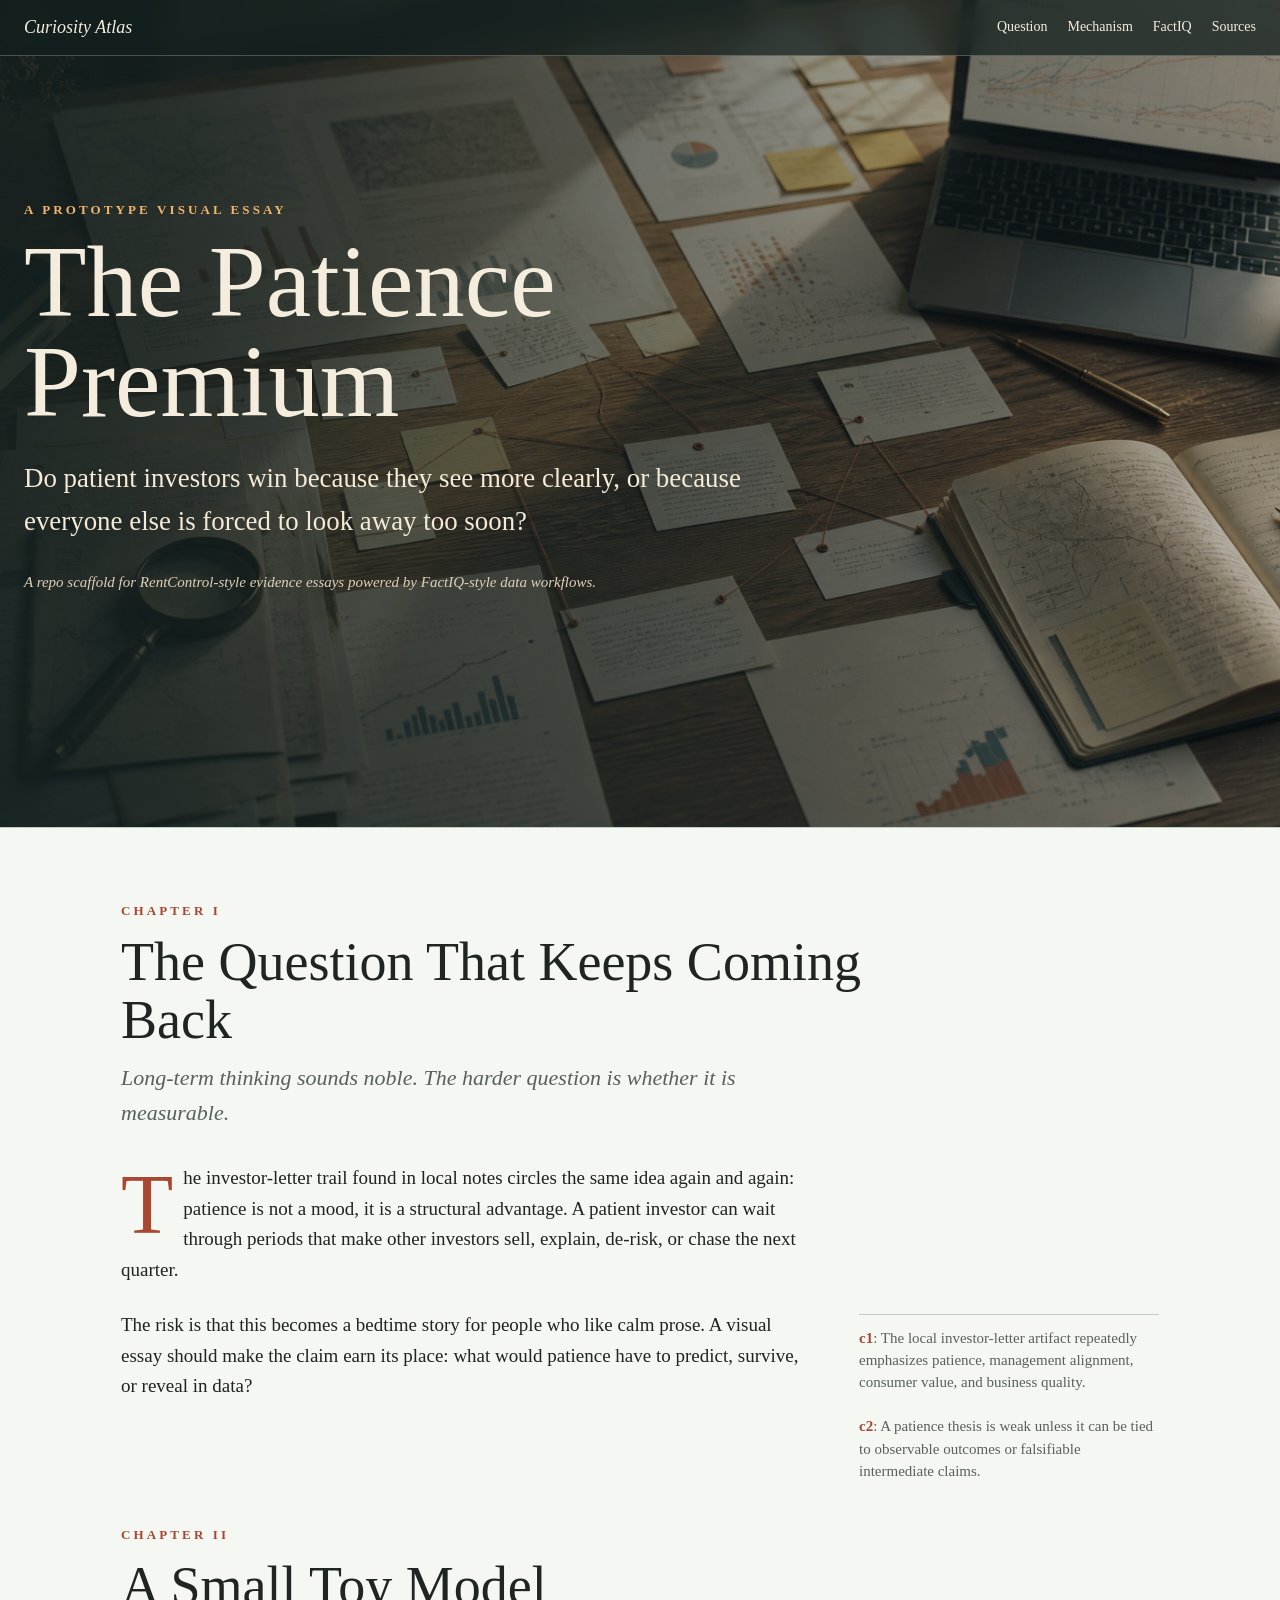
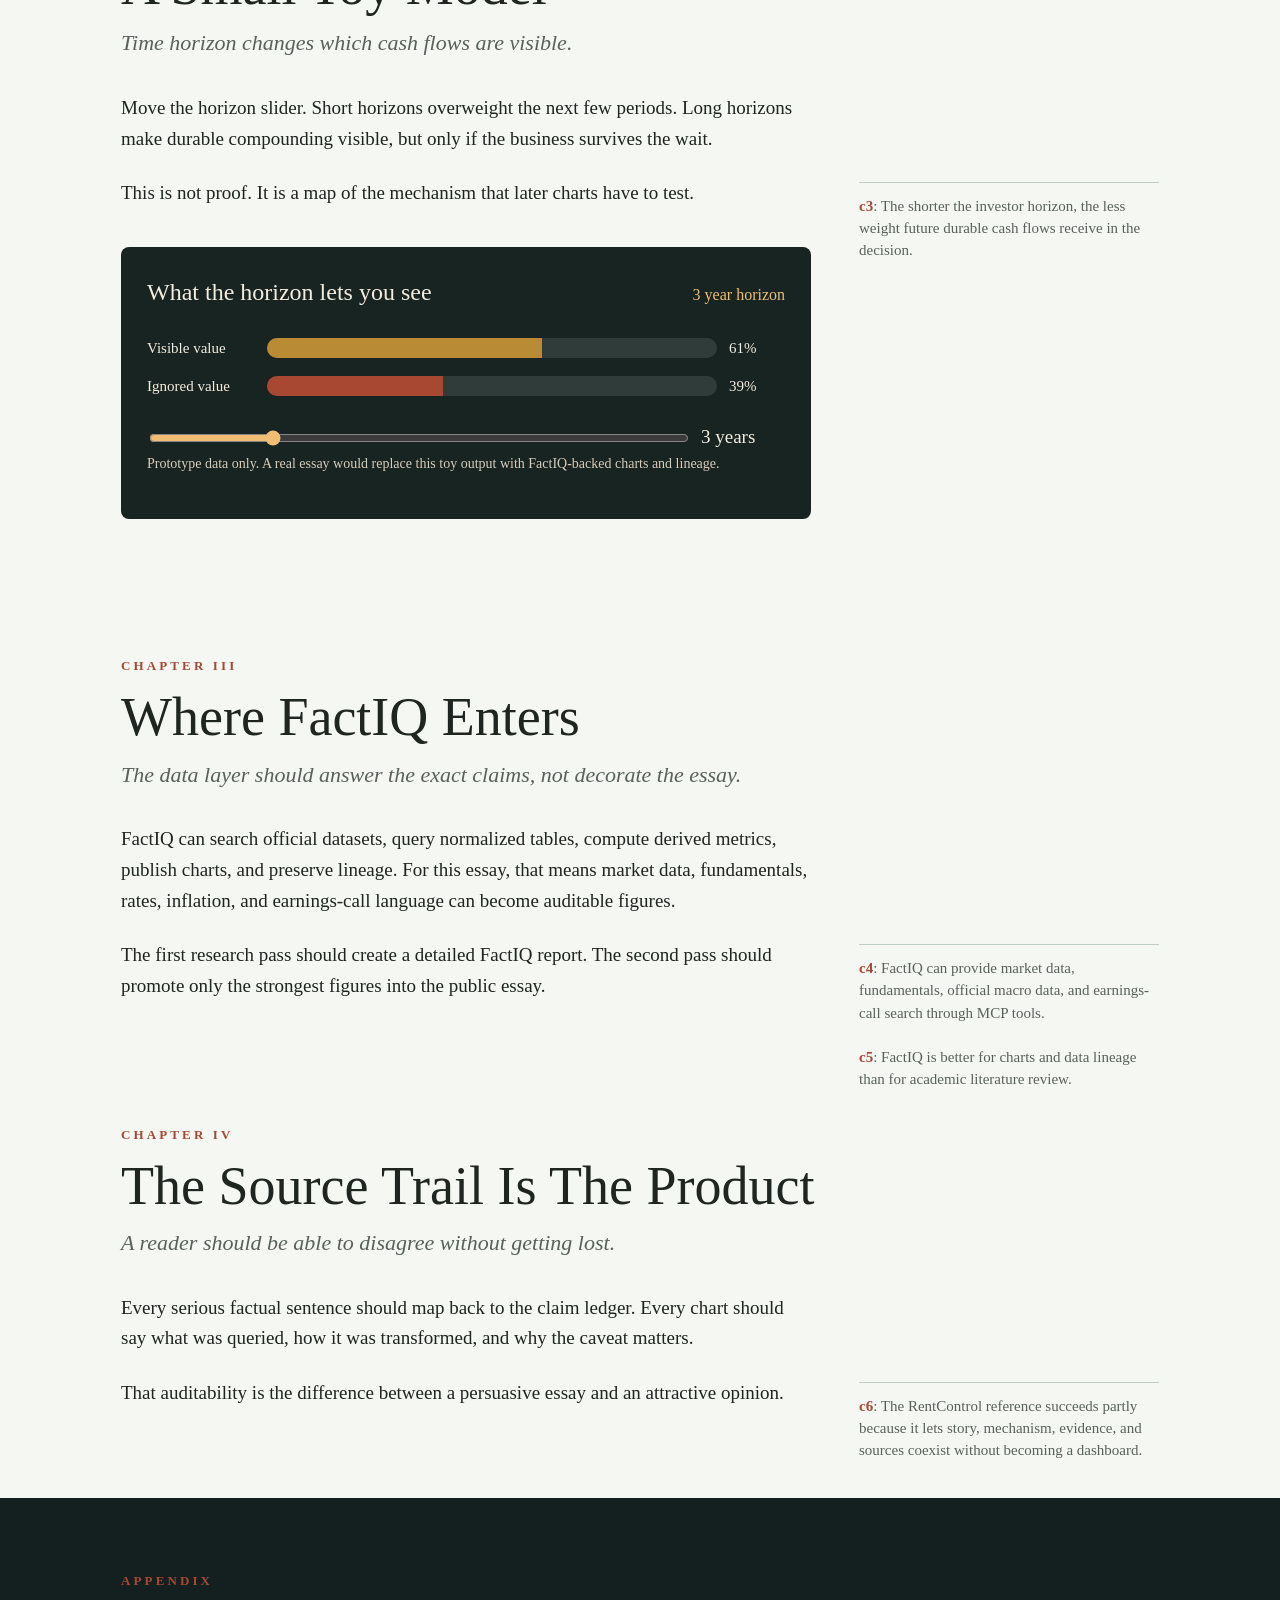
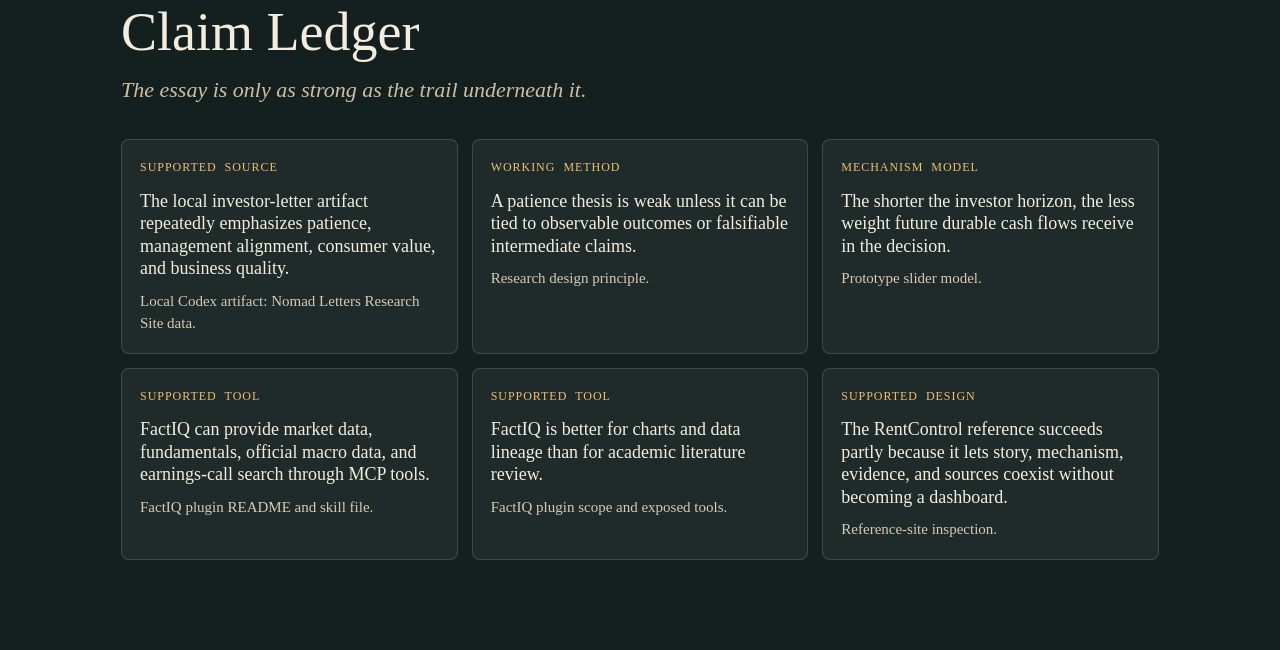
==== site/index.html @ d213a3f3 "Initial curiosity evidence atlas scaffold" ====
<!doctype html>
<html lang="en">
<head>
  <meta charset="utf-8">
  <meta name="viewport" content="width=device-width, initial-scale=1">
  <title>Curiosity Evidence Atlas</title>
  <meta name="description" content="A prototype for turning curiosities into audited visual evidence essays.">
  <link rel="stylesheet" href="styles.css">
</head>
<body>
  <div id="progress"></div>
  <nav class="site-nav" aria-label="Sections">
    <a class="wordmark" href="#top">Curiosity Atlas</a>
    <div class="nav-links">
      <a href="#curiosity">Question</a>
      <a href="#mechanism">Mechanism</a>
      <a href="#data">FactIQ</a>
      <a href="#source-trail">Sources</a>
    </div>
  </nav>

  <header class="hero" id="top">
    <img class="hero-image" src="assets/hero-research-desk.png" alt="A research desk with charts, notes, and source pages.">
    <div class="hero-scrim"></div>
    <div class="hero-copy">
      <p id="kicker" class="kicker">A prototype visual essay</p>
      <h1 id="title">The Patience Premium</h1>
      <p id="subtitle" class="dek">Loading...</p>
      <p class="byline">A repo scaffold for RentControl-style evidence essays powered by FactIQ-style data workflows.</p>
    </div>
  </header>

  <main id="essay" class="article"></main>

  <section class="source-panel" id="sources">
    <div class="section-inner">
      <p class="chapter-no">Appendix</p>
      <h2>Claim Ledger</h2>
      <p class="subhead">The essay is only as strong as the trail underneath it.</p>
      <div id="claims" class="claims-grid"></div>
    </div>
  </section>

  <script id="essay-data" type="application/json">
{
  "title": "The Patience Premium",
  "kicker": "A prototype visual essay",
  "subtitle": "Do patient investors win because they see more clearly, or because everyone else is forced to look away too soon?",
  "chapters": [
    {
      "id": "curiosity",
      "label": "I",
      "title": "The Question That Keeps Coming Back",
      "subhead": "Long-term thinking sounds noble. The harder question is whether it is measurable.",
      "body": [
        "The investor-letter trail found in local notes circles the same idea again and again: patience is not a mood, it is a structural advantage. A patient investor can wait through periods that make other investors sell, explain, de-risk, or chase the next quarter.",
        "The risk is that this becomes a bedtime story for people who like calm prose. A visual essay should make the claim earn its place: what would patience have to predict, survive, or reveal in data?"
      ],
      "claims": ["c1", "c2"]
    },
    {
      "id": "mechanism",
      "label": "II",
      "title": "A Small Toy Model",
      "subhead": "Time horizon changes which cash flows are visible.",
      "body": [
        "Move the horizon slider. Short horizons overweight the next few periods. Long horizons make durable compounding visible, but only if the business survives the wait.",
        "This is not proof. It is a map of the mechanism that later charts have to test."
      ],
      "claims": ["c3"]
    },
    {
      "id": "data",
      "label": "III",
      "title": "Where FactIQ Enters",
      "subhead": "The data layer should answer the exact claims, not decorate the essay.",
      "body": [
        "FactIQ can search official datasets, query normalized tables, compute derived metrics, publish charts, and preserve lineage. For this essay, that means market data, fundamentals, rates, inflation, and earnings-call language can become auditable figures.",
        "The first research pass should create a detailed FactIQ report. The second pass should promote only the strongest figures into the public essay."
      ],
      "claims": ["c4", "c5"]
    },
    {
      "id": "source-trail",
      "label": "IV",
      "title": "The Source Trail Is The Product",
      "subhead": "A reader should be able to disagree without getting lost.",
      "body": [
        "Every serious factual sentence should map back to the claim ledger. Every chart should say what was queried, how it was transformed, and why the caveat matters.",
        "That auditability is the difference between a persuasive essay and an attractive opinion."
      ],
      "claims": ["c6"]
    }
  ],
  "claims": [
    {
      "id": "c1",
      "claim": "The local investor-letter artifact repeatedly emphasizes patience, management alignment, consumer value, and business quality.",
      "status": "supported",
      "type": "source",
      "evidence": "Local Codex artifact: Nomad Letters Research Site data."
    },
    {
      "id": "c2",
      "claim": "A patience thesis is weak unless it can be tied to observable outcomes or falsifiable intermediate claims.",
      "status": "working",
      "type": "method",
      "evidence": "Research design principle."
    },
    {
      "id": "c3",
      "claim": "The shorter the investor horizon, the less weight future durable cash flows receive in the decision.",
      "status": "mechanism",
      "type": "model",
      "evidence": "Prototype slider model."
    },
    {
      "id": "c4",
      "claim": "FactIQ can provide market data, fundamentals, official macro data, and earnings-call search through MCP tools.",
      "status": "supported",
      "type": "tool",
      "evidence": "FactIQ plugin README and skill file."
    },
    {
      "id": "c5",
      "claim": "FactIQ is better for charts and data lineage than for academic literature review.",
      "status": "supported",
      "type": "tool",
      "evidence": "FactIQ plugin scope and exposed tools."
    },
    {
      "id": "c6",
      "claim": "The RentControl reference succeeds partly because it lets story, mechanism, evidence, and sources coexist without becoming a dashboard.",
      "status": "supported",
      "type": "design",
      "evidence": "Reference-site inspection."
    }
  ],
  "sampleData": [
    { "horizon": 1, "visibleValue": 42, "ignoredValue": 58 },
    { "horizon": 2, "visibleValue": 51, "ignoredValue": 49 },
    { "horizon": 3, "visibleValue": 61, "ignoredValue": 39 },
    { "horizon": 5, "visibleValue": 74, "ignoredValue": 26 },
    { "horizon": 8, "visibleValue": 86, "ignoredValue": 14 },
    { "horizon": 10, "visibleValue": 91, "ignoredValue": 9 }
  ]
}
  </script>
  <script src="app.js"></script>
</body>
</html>
---- site/styles.css ----
:root {
  --paper: #f4f7f2;
  --paper-2: #e6eee6;
  --ink: #1f2521;
  --soft: #59615b;
  --line: #bdcfc0;
  --teal: #235f63;
  --rust: #a84832;
  --gold: #b98b35;
  --night: #14201f;
  --night-ink: #f4ecdc;
  --measure: 690px;
  --side: 300px;
}

* {
  box-sizing: border-box;
}

html {
  scroll-behavior: smooth;
}

body {
  margin: 0;
  background: var(--paper);
  color: var(--ink);
  font-family: Georgia, "Times New Roman", serif;
  font-size: 19px;
  line-height: 1.62;
}

a {
  color: var(--teal);
}

#progress {
  position: fixed;
  inset: 0 auto auto 0;
  width: 0;
  height: 3px;
  background: var(--rust);
  z-index: 20;
}

.site-nav {
  position: fixed;
  inset: 0 0 auto;
  z-index: 15;
  display: flex;
  justify-content: space-between;
  align-items: center;
  padding: 13px 24px;
  border-bottom: 1px solid rgba(244, 236, 220, 0.24);
  background: rgba(20, 32, 31, 0.72);
  color: var(--night-ink);
  backdrop-filter: blur(12px);
}

.wordmark,
.nav-links a {
  color: var(--night-ink);
  text-decoration: none;
}

.wordmark {
  font-style: italic;
  font-size: 18px;
}

.nav-links {
  display: flex;
  gap: 20px;
  font-size: 14px;
}

.hero {
  position: relative;
  min-height: 92vh;
  overflow: hidden;
  display: flex;
  align-items: center;
  padding: 110px 24px 16vh;
  border-bottom: 1px solid var(--line);
}

.hero-image,
.hero-scrim {
  position: absolute;
  inset: 0;
}

.hero-image {
  width: 100%;
  height: 100%;
  object-fit: cover;
}

.hero-scrim {
  background:
    linear-gradient(90deg, rgba(20, 32, 31, 0.88) 0%, rgba(20, 32, 31, 0.58) 42%, rgba(20, 32, 31, 0.08) 100%),
    linear-gradient(0deg, rgba(20, 32, 31, 0.22), rgba(20, 32, 31, 0.08));
}

.hero-copy {
  position: relative;
  z-index: 2;
  max-width: 860px;
  color: var(--night-ink);
}

.kicker,
.chapter-no {
  margin: 0 0 12px;
  text-transform: uppercase;
  letter-spacing: 0.24em;
  color: var(--rust);
  font-size: 13px;
  font-weight: 700;
}

.hero .kicker {
  color: #f0b46d;
}

h1 {
  max-width: 850px;
  margin: 0 0 24px;
  font-size: clamp(46px, 8vw, 104px);
  line-height: 0.98;
  font-weight: 500;
  letter-spacing: 0;
}

.dek {
  max-width: 720px;
  margin: 0 0 26px;
  color: #f5ead7;
  font-size: clamp(20px, 2.1vw, 27px);
}

.byline {
  max-width: 640px;
  margin: 0;
  color: #decfb8;
  font-size: 15px;
  font-style: italic;
}

.article,
.section-inner {
  max-width: calc(var(--measure) + var(--side) + 96px);
  margin: 0 auto;
  padding: 0 24px;
}

.chapter {
  padding: 72px 0 26px;
}

.chapter h2,
.source-panel h2 {
  max-width: 820px;
  margin: 0 0 10px;
  font-size: clamp(32px, 4.8vw, 54px);
  line-height: 1.08;
  font-weight: 500;
}

.subhead {
  max-width: var(--measure);
  margin: 0 0 32px;
  color: var(--soft);
  font-size: 22px;
  font-style: italic;
}

.chapter-body {
  max-width: var(--measure);
}

.chapter-body p {
  margin: 0 0 1.25em;
}

.dropcap::first-letter {
  float: left;
  padding: 8px 10px 0 0;
  color: var(--rust);
  font-size: 4.5em;
  line-height: 0.78;
}

.sidenote {
  margin: 18px 0;
  padding: 13px 16px;
  border-left: 3px solid var(--line);
  background: var(--paper-2);
  color: var(--soft);
  font-size: 15px;
  line-height: 1.48;
}

.sidenote b {
  color: var(--rust);
}

@media (min-width: 1120px) {
  .chapter-body {
    position: relative;
  }

  .sidenote {
    float: right;
    clear: right;
    width: var(--side);
    margin-top: 4px;
    margin-right: calc(-1 * var(--side) - 48px);
    background: transparent;
    border-left: 0;
    border-top: 1px solid var(--line);
    padding: 12px 0 0;
  }
}

.mechanism-card {
  max-width: 900px;
  margin: 38px 0;
  padding: 26px;
  background: #172422;
  color: var(--night-ink);
  border-radius: 8px;
}

.mechanism-head {
  display: flex;
  justify-content: space-between;
  gap: 20px;
  align-items: baseline;
  margin-bottom: 18px;
}

.mechanism-head h3 {
  margin: 0;
  font-size: 24px;
  font-weight: 500;
}

.metric {
  color: #f1bd72;
  font-size: 16px;
}

.bars {
  display: grid;
  gap: 14px;
  margin: 24px 0;
}

.bar-row {
  display: grid;
  grid-template-columns: 108px 1fr 56px;
  align-items: center;
  gap: 12px;
  font-size: 15px;
}

.track {
  height: 20px;
  overflow: hidden;
  border-radius: 999px;
  background: rgba(255, 255, 255, 0.11);
}

.fill {
  height: 100%;
  width: 50%;
  background: var(--gold);
  transition: width 160ms ease;
}

.fill.ignored {
  background: var(--rust);
}

.horizon-control {
  display: grid;
  grid-template-columns: 1fr 84px;
  gap: 14px;
  align-items: center;
}

input[type="range"] {
  width: 100%;
  accent-color: #f1bd72;
}

.chart-note {
  margin: 14px 0 0;
  color: #d9ccb9;
  font-size: 14px;
}

.source-panel {
  margin-top: 40px;
  padding: 72px 0 90px;
  background: var(--night);
  color: var(--night-ink);
}

.source-panel .subhead {
  color: #cfbea3;
}

.claims-grid {
  display: grid;
  grid-template-columns: repeat(auto-fit, minmax(260px, 1fr));
  gap: 14px;
  margin-top: 32px;
}

.claim-card {
  min-height: 190px;
  padding: 18px;
  border: 1px solid rgba(244, 236, 220, 0.16);
  border-radius: 8px;
  background: rgba(255, 255, 255, 0.05);
}

.claim-card h3 {
  margin: 0 0 10px;
  font-size: 18px;
  line-height: 1.25;
  font-weight: 500;
}

.claim-meta {
  display: flex;
  gap: 8px;
  margin-bottom: 12px;
  color: #f1bd72;
  font-size: 12px;
  text-transform: uppercase;
  letter-spacing: 0.08em;
}

.claim-card p {
  margin: 0;
  color: #d7c9b4;
  font-size: 15px;
  line-height: 1.5;
}

@media (max-width: 720px) {
  body {
    font-size: 18px;
  }

  .nav-links {
    display: none;
  }

  .hero {
    min-height: 86vh;
    padding-top: 92px;
  }

  .mechanism-head,
  .horizon-control {
    display: block;
  }

  .horizon-control output {
    display: block;
    margin-top: 8px;
  }
}
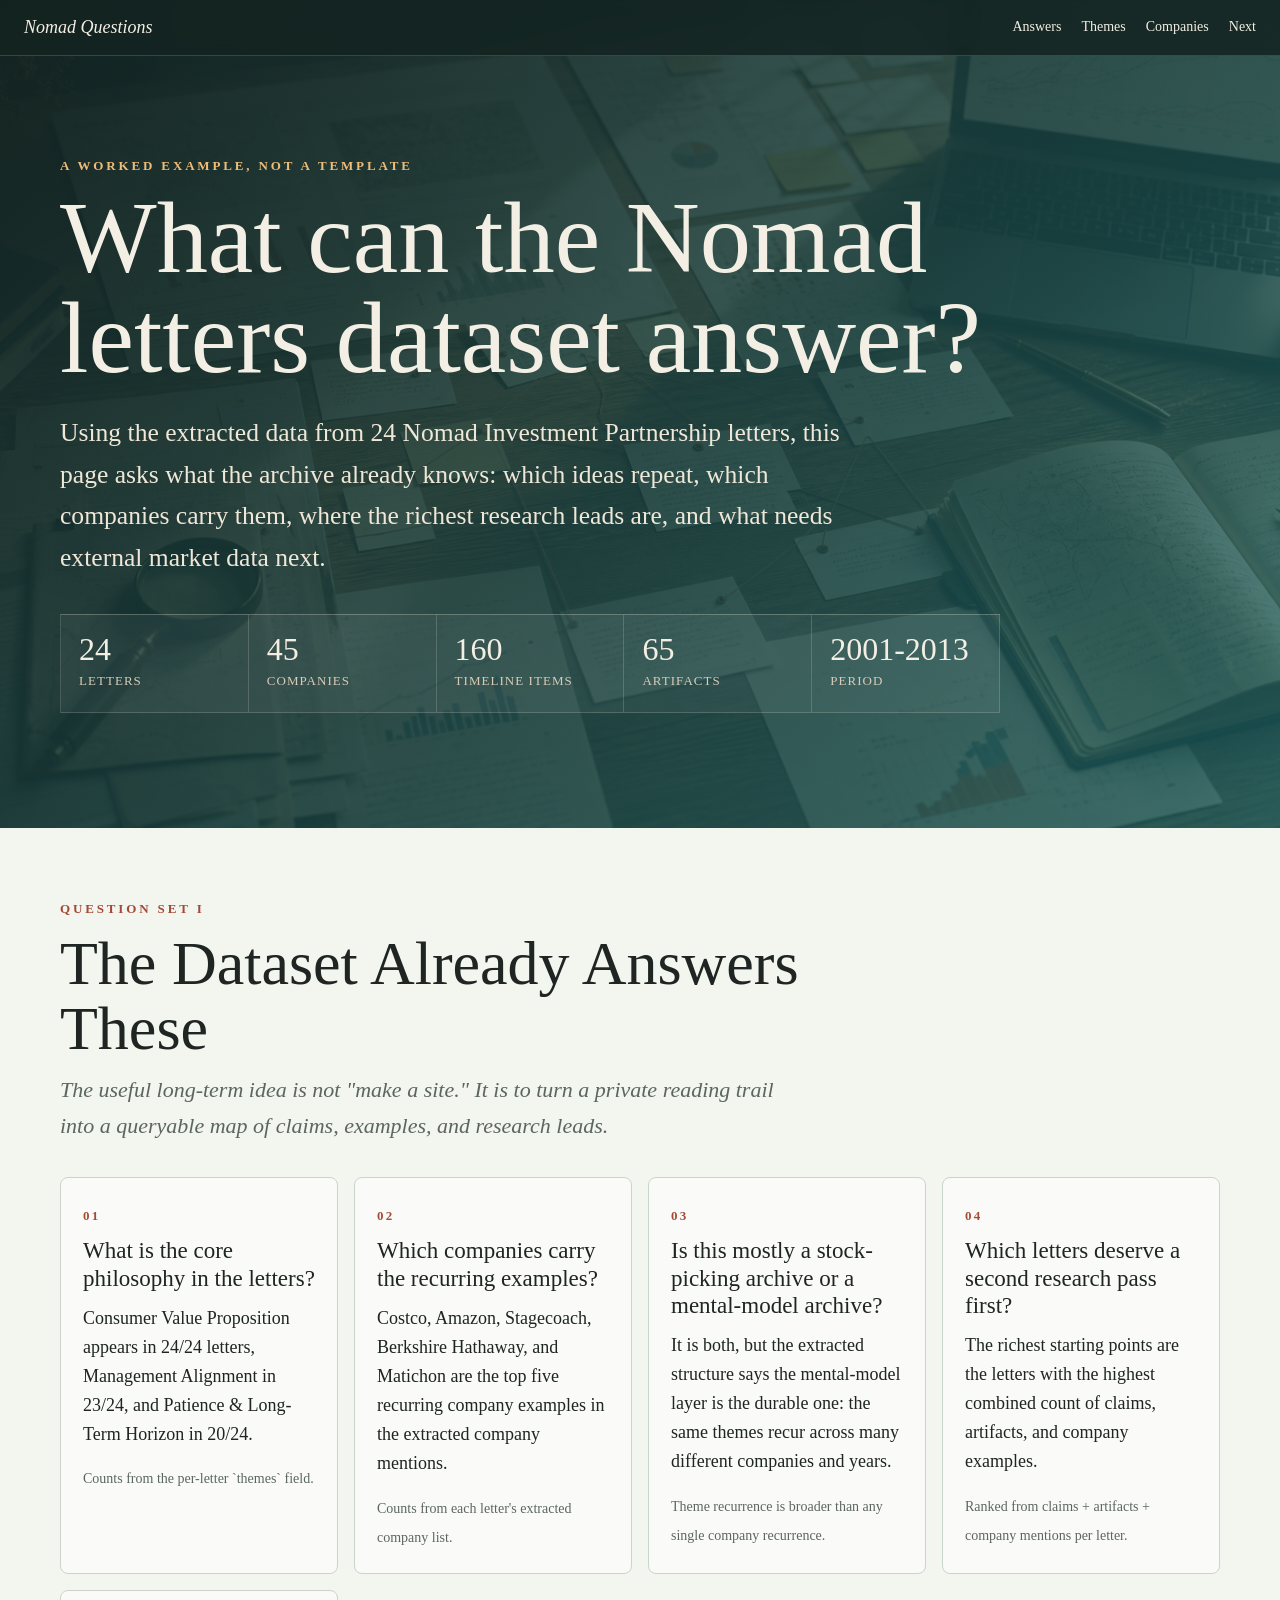
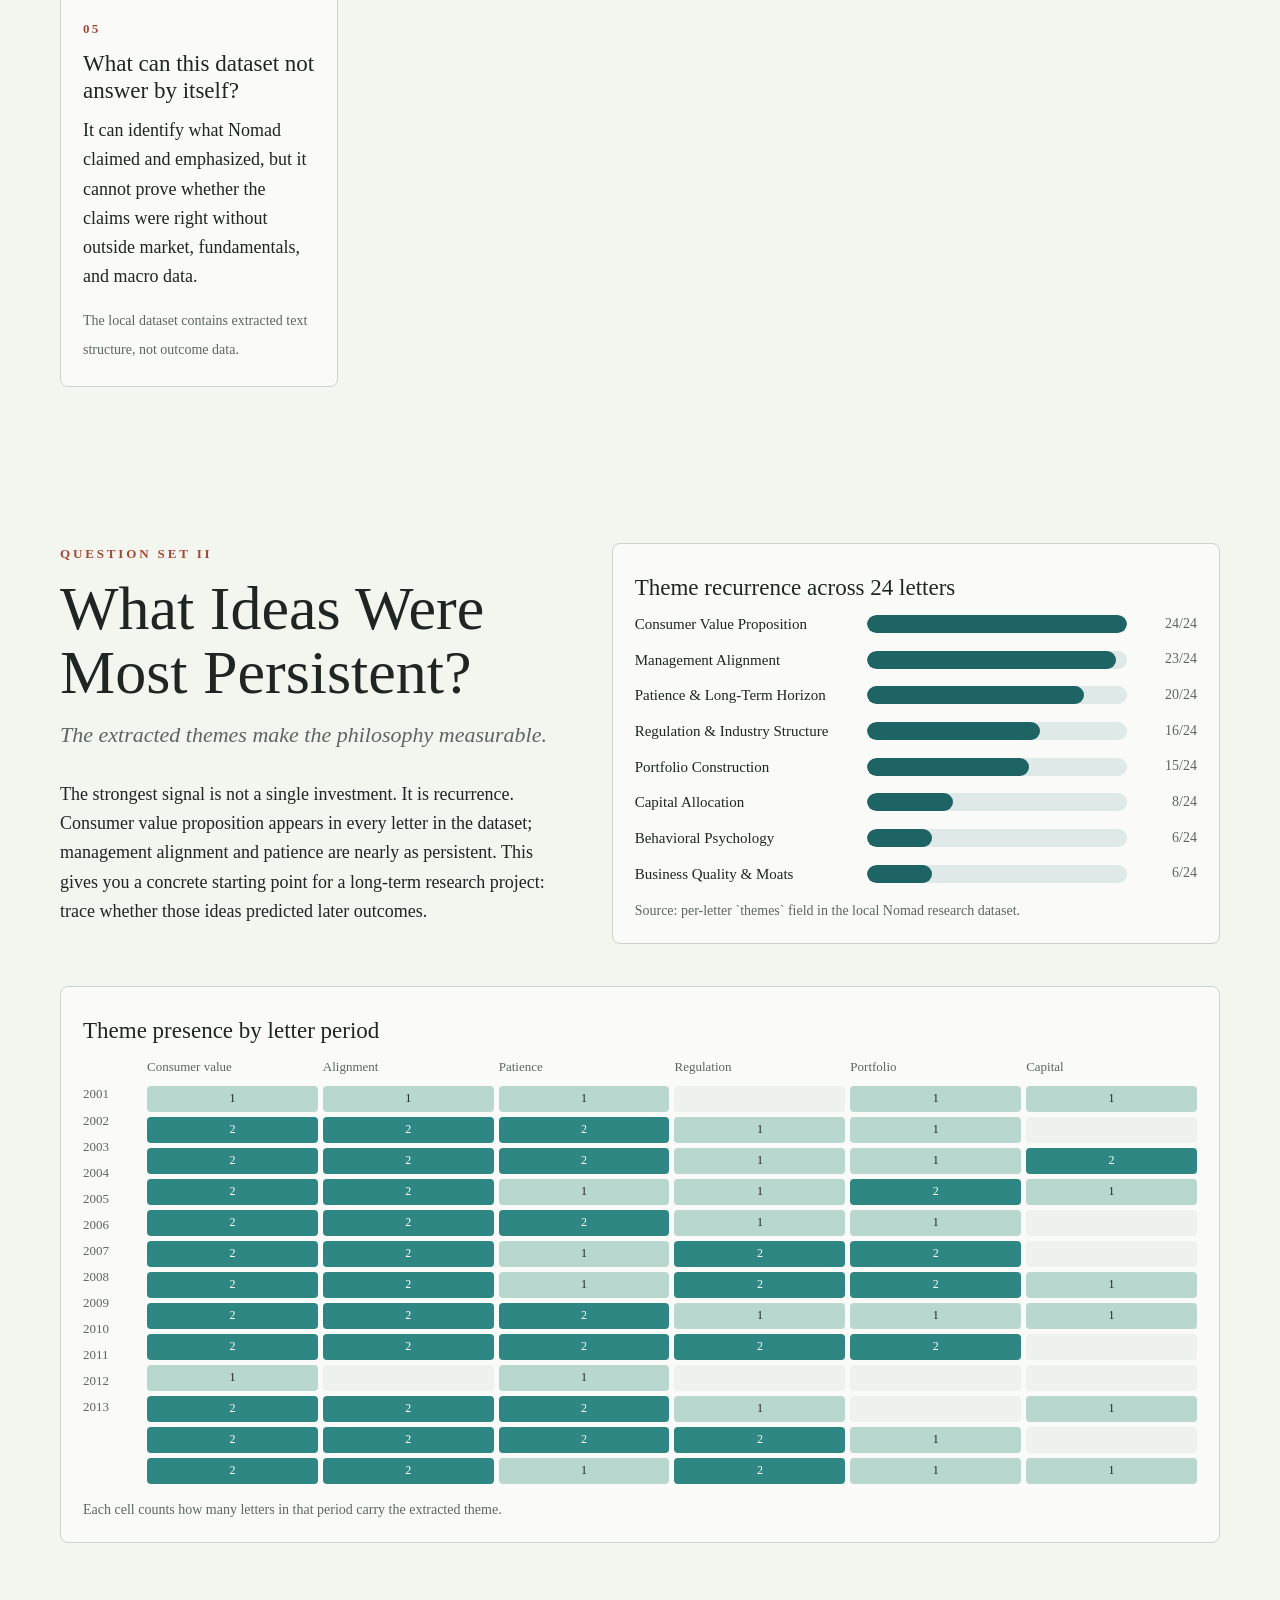
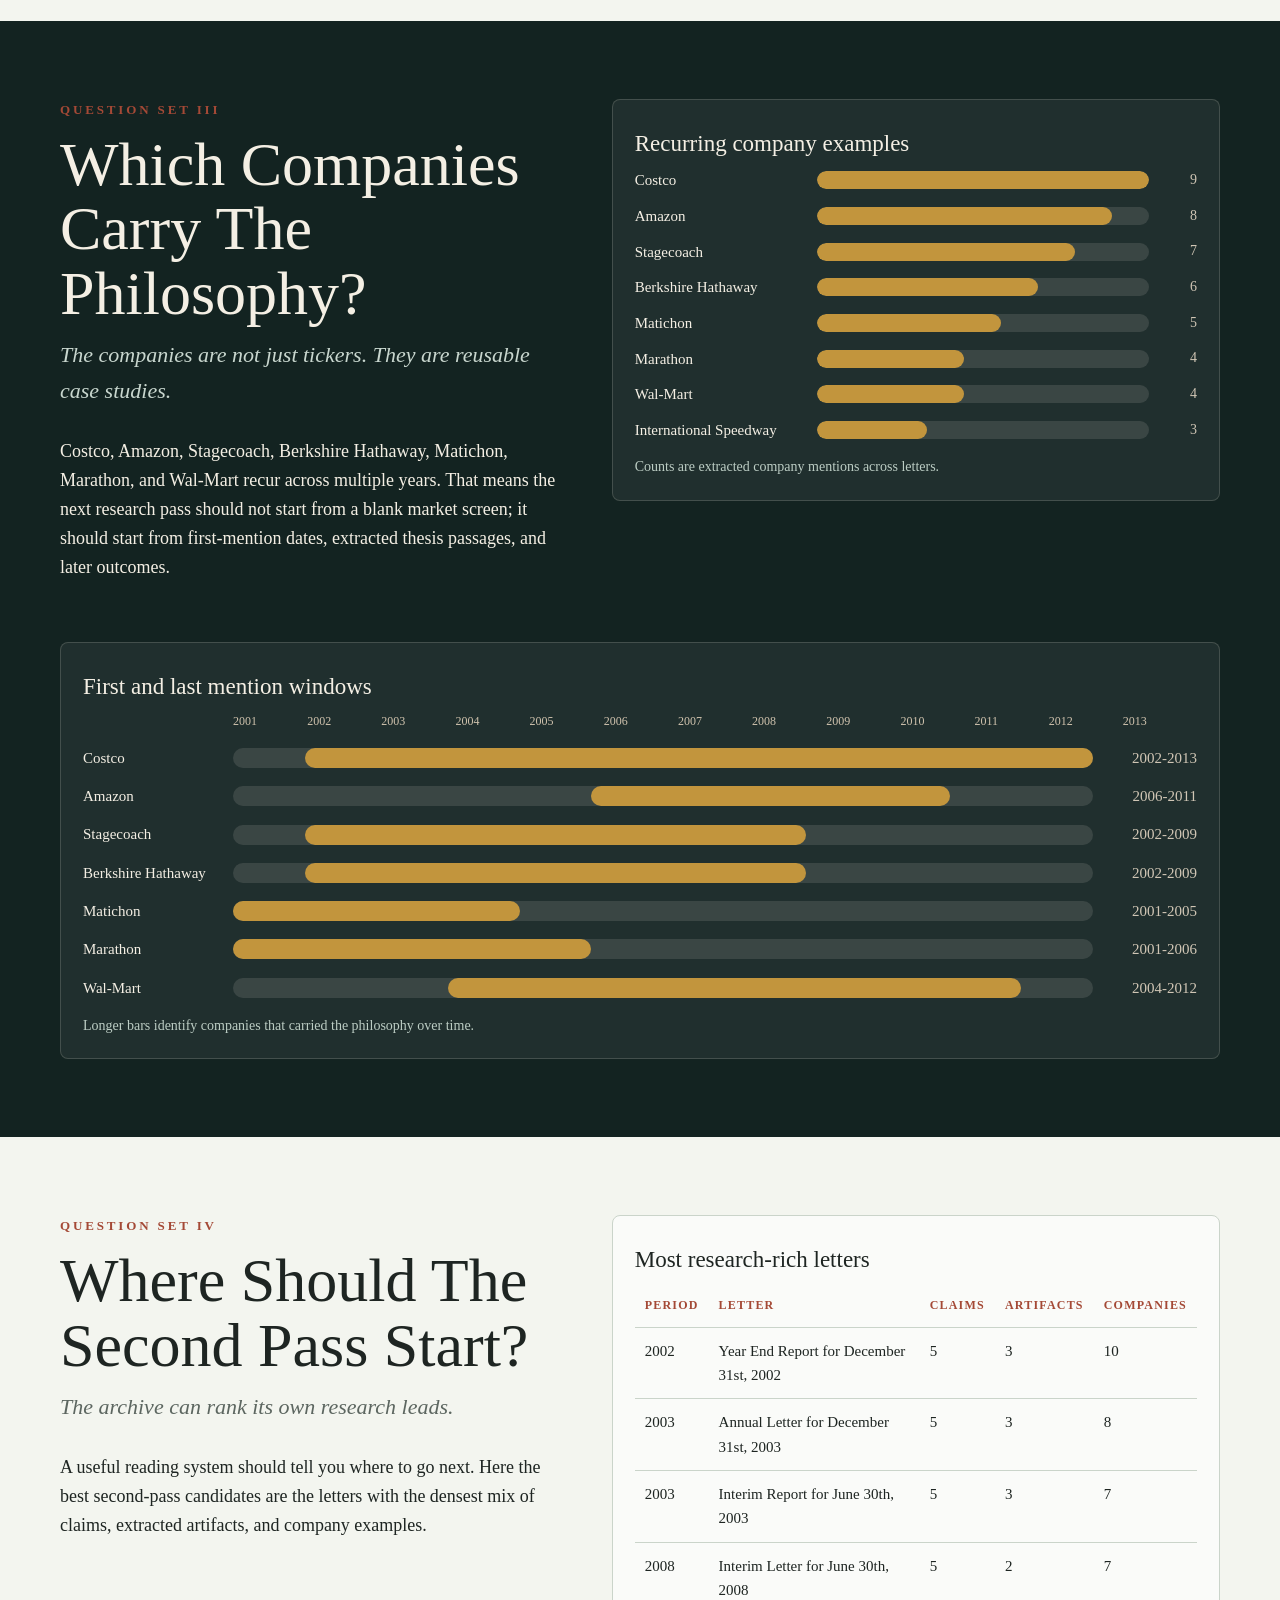
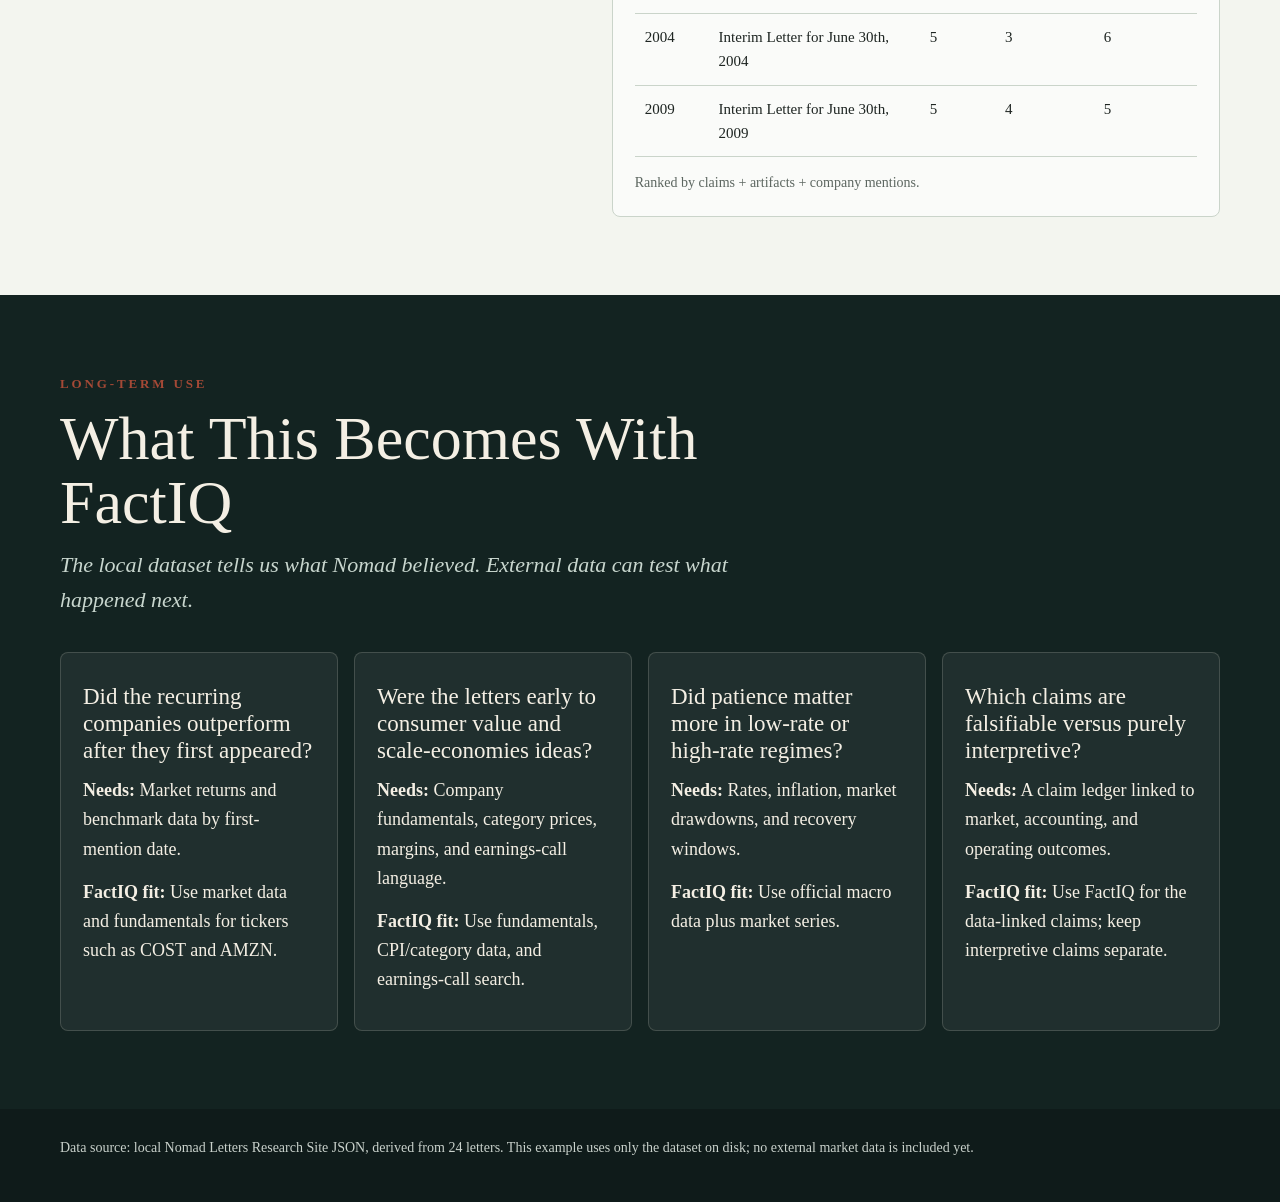
==== commit dd73b574: "Replace scaffold with Nomad dataset example" ====
--- a/site/index.html
+++ b/site/index.html
@@ -3,149 +3,151 @@
 <head>
   <meta charset="utf-8">
   <meta name="viewport" content="width=device-width, initial-scale=1">
-  <title>Curiosity Evidence Atlas</title>
-  <meta name="description" content="A prototype for turning curiosities into audited visual evidence essays.">
+  <title>What the Nomad Letters Dataset Can Answer</title>
+  <meta name="description" content="A worked example using the Nomad investor-letter dataset to answer concrete questions with extracted data.">
   <link rel="stylesheet" href="styles.css">
 </head>
 <body>
   <div id="progress"></div>
   <nav class="site-nav" aria-label="Sections">
-    <a class="wordmark" href="#top">Curiosity Atlas</a>
+    <a class="wordmark" href="#top">Nomad Questions</a>
     <div class="nav-links">
-      <a href="#curiosity">Question</a>
-      <a href="#mechanism">Mechanism</a>
-      <a href="#data">FactIQ</a>
-      <a href="#source-trail">Sources</a>
+      <a href="#answers">Answers</a>
+      <a href="#themes">Themes</a>
+      <a href="#companies">Companies</a>
+      <a href="#next">Next</a>
     </div>
   </nav>
 
   <header class="hero" id="top">
-    <img class="hero-image" src="assets/hero-research-desk.png" alt="A research desk with charts, notes, and source pages.">
-    <div class="hero-scrim"></div>
     <div class="hero-copy">
-      <p id="kicker" class="kicker">A prototype visual essay</p>
-      <h1 id="title">The Patience Premium</h1>
-      <p id="subtitle" class="dek">Loading...</p>
-      <p class="byline">A repo scaffold for RentControl-style evidence essays powered by FactIQ-style data workflows.</p>
+      <p class="kicker">A worked example, not a template</p>
+      <h1>What can the Nomad letters dataset answer?</h1>
+      <p class="dek">
+        Using the extracted data from 24 Nomad Investment Partnership letters,
+        this page asks what the archive already knows: which ideas repeat, which
+        companies carry them, where the richest research leads are, and what
+        needs external market data next.
+      </p>
+      <div id="hero-stats" class="hero-stats" aria-label="Dataset summary"></div>
     </div>
   </header>
 
-  <main id="essay" class="article"></main>
+  <main>
+    <section class="chapter intro" id="answers">
+      <div class="section-inner">
+        <p class="chapter-no">Question Set I</p>
+        <h2>The Dataset Already Answers These</h2>
+        <p class="subhead">
+          The useful long-term idea is not "make a site." It is to turn a private
+          reading trail into a queryable map of claims, examples, and research
+          leads.
+        </p>
+        <div id="answer-cards" class="answer-grid"></div>
+      </div>
+    </section>
 
-  <section class="source-panel" id="sources">
-    <div class="section-inner">
-      <p class="chapter-no">Appendix</p>
-      <h2>Claim Ledger</h2>
-      <p class="subhead">The essay is only as strong as the trail underneath it.</p>
-      <div id="claims" class="claims-grid"></div>
-    </div>
-  </section>
+    <section class="chapter" id="themes">
+      <div class="section-inner split">
+        <div>
+          <p class="chapter-no">Question Set II</p>
+          <h2>What Ideas Were Most Persistent?</h2>
+          <p class="subhead">The extracted themes make the philosophy measurable.</p>
+          <p>
+            The strongest signal is not a single investment. It is recurrence.
+            Consumer value proposition appears in every letter in the dataset;
+            management alignment and patience are nearly as persistent. This
+            gives you a concrete starting point for a long-term research project:
+            trace whether those ideas predicted later outcomes.
+          </p>
+        </div>
+        <figure class="panel">
+          <h3>Theme recurrence across 24 letters</h3>
+          <div id="theme-bars" class="bar-chart"></div>
+          <figcaption>Source: per-letter `themes` field in the local Nomad research dataset.</figcaption>
+        </figure>
+      </div>
+      <div class="section-inner">
+        <figure class="panel wide-panel">
+          <h3>Theme presence by letter period</h3>
+          <div id="theme-heatmap" class="heatmap"></div>
+          <figcaption>Each cell counts how many letters in that period carry the extracted theme.</figcaption>
+        </figure>
+      </div>
+    </section>
 
-  <script id="essay-data" type="application/json">
-{
-  "title": "The Patience Premium",
-  "kicker": "A prototype visual essay",
-  "subtitle": "Do patient investors win because they see more clearly, or because everyone else is forced to look away too soon?",
-  "chapters": [
-    {
-      "id": "curiosity",
-      "label": "I",
-      "title": "The Question That Keeps Coming Back",
-      "subhead": "Long-term thinking sounds noble. The harder question is whether it is measurable.",
-      "body": [
-        "The investor-letter trail found in local notes circles the same idea again and again: patience is not a mood, it is a structural advantage. A patient investor can wait through periods that make other investors sell, explain, de-risk, or chase the next quarter.",
-        "The risk is that this becomes a bedtime story for people who like calm prose. A visual essay should make the claim earn its place: what would patience have to predict, survive, or reveal in data?"
-      ],
-      "claims": ["c1", "c2"]
-    },
-    {
-      "id": "mechanism",
-      "label": "II",
-      "title": "A Small Toy Model",
-      "subhead": "Time horizon changes which cash flows are visible.",
-      "body": [
-        "Move the horizon slider. Short horizons overweight the next few periods. Long horizons make durable compounding visible, but only if the business survives the wait.",
-        "This is not proof. It is a map of the mechanism that later charts have to test."
-      ],
-      "claims": ["c3"]
-    },
-    {
-      "id": "data",
-      "label": "III",
-      "title": "Where FactIQ Enters",
-      "subhead": "The data layer should answer the exact claims, not decorate the essay.",
-      "body": [
-        "FactIQ can search official datasets, query normalized tables, compute derived metrics, publish charts, and preserve lineage. For this essay, that means market data, fundamentals, rates, inflation, and earnings-call language can become auditable figures.",
-        "The first research pass should create a detailed FactIQ report. The second pass should promote only the strongest figures into the public essay."
-      ],
-      "claims": ["c4", "c5"]
-    },
-    {
-      "id": "source-trail",
-      "label": "IV",
-      "title": "The Source Trail Is The Product",
-      "subhead": "A reader should be able to disagree without getting lost.",
-      "body": [
-        "Every serious factual sentence should map back to the claim ledger. Every chart should say what was queried, how it was transformed, and why the caveat matters.",
-        "That auditability is the difference between a persuasive essay and an attractive opinion."
-      ],
-      "claims": ["c6"]
-    }
-  ],
-  "claims": [
-    {
-      "id": "c1",
-      "claim": "The local investor-letter artifact repeatedly emphasizes patience, management alignment, consumer value, and business quality.",
-      "status": "supported",
-      "type": "source",
-      "evidence": "Local Codex artifact: Nomad Letters Research Site data."
-    },
-    {
-      "id": "c2",
-      "claim": "A patience thesis is weak unless it can be tied to observable outcomes or falsifiable intermediate claims.",
-      "status": "working",
-      "type": "method",
-      "evidence": "Research design principle."
-    },
-    {
-      "id": "c3",
-      "claim": "The shorter the investor horizon, the less weight future durable cash flows receive in the decision.",
-      "status": "mechanism",
-      "type": "model",
-      "evidence": "Prototype slider model."
-    },
-    {
-      "id": "c4",
-      "claim": "FactIQ can provide market data, fundamentals, official macro data, and earnings-call search through MCP tools.",
-      "status": "supported",
-      "type": "tool",
-      "evidence": "FactIQ plugin README and skill file."
-    },
-    {
-      "id": "c5",
-      "claim": "FactIQ is better for charts and data lineage than for academic literature review.",
-      "status": "supported",
-      "type": "tool",
-      "evidence": "FactIQ plugin scope and exposed tools."
-    },
-    {
-      "id": "c6",
-      "claim": "The RentControl reference succeeds partly because it lets story, mechanism, evidence, and sources coexist without becoming a dashboard.",
-      "status": "supported",
-      "type": "design",
-      "evidence": "Reference-site inspection."
-    }
-  ],
-  "sampleData": [
-    { "horizon": 1, "visibleValue": 42, "ignoredValue": 58 },
-    { "horizon": 2, "visibleValue": 51, "ignoredValue": 49 },
-    { "horizon": 3, "visibleValue": 61, "ignoredValue": 39 },
-    { "horizon": 5, "visibleValue": 74, "ignoredValue": 26 },
-    { "horizon": 8, "visibleValue": 86, "ignoredValue": 14 },
-    { "horizon": 10, "visibleValue": 91, "ignoredValue": 9 }
-  ]
-}
-  </script>
+    <section class="chapter dark" id="companies">
+      <div class="section-inner split">
+        <div>
+          <p class="chapter-no">Question Set III</p>
+          <h2>Which Companies Carry The Philosophy?</h2>
+          <p class="subhead">
+            The companies are not just tickers. They are reusable case studies.
+          </p>
+          <p>
+            Costco, Amazon, Stagecoach, Berkshire Hathaway, Matichon, Marathon,
+            and Wal-Mart recur across multiple years. That means the next
+            research pass should not start from a blank market screen; it should
+            start from first-mention dates, extracted thesis passages, and later
+            outcomes.
+          </p>
+        </div>
+        <figure class="panel dark-panel">
+          <h3>Recurring company examples</h3>
+          <div id="company-bars" class="bar-chart compact"></div>
+          <figcaption>Counts are extracted company mentions across letters.</figcaption>
+        </figure>
+      </div>
+      <div class="section-inner">
+        <figure class="panel dark-panel wide-panel">
+          <h3>First and last mention windows</h3>
+          <div id="company-timeline" class="timeline-chart"></div>
+          <figcaption>Longer bars identify companies that carried the philosophy over time.</figcaption>
+        </figure>
+      </div>
+    </section>
+
+    <section class="chapter" id="letters">
+      <div class="section-inner split">
+        <div>
+          <p class="chapter-no">Question Set IV</p>
+          <h2>Where Should The Second Pass Start?</h2>
+          <p class="subhead">The archive can rank its own research leads.</p>
+          <p>
+            A useful reading system should tell you where to go next. Here the
+            best second-pass candidates are the letters with the densest mix of
+            claims, extracted artifacts, and company examples.
+          </p>
+        </div>
+        <figure class="panel">
+          <h3>Most research-rich letters</h3>
+          <div id="letter-table" class="table-wrap"></div>
+          <figcaption>Ranked by claims + artifacts + company mentions.</figcaption>
+        </figure>
+      </div>
+    </section>
+
+    <section class="chapter dark" id="next">
+      <div class="section-inner">
+        <p class="chapter-no">Long-Term Use</p>
+        <h2>What This Becomes With FactIQ</h2>
+        <p class="subhead">
+          The local dataset tells us what Nomad believed. External data can test
+          what happened next.
+        </p>
+        <div id="external-questions" class="next-grid"></div>
+      </div>
+    </section>
+  </main>
+
+  <footer class="site-footer">
+    <p>
+      Data source: local Nomad Letters Research Site JSON, derived from 24
+      letters. This example uses only the dataset on disk; no external market
+      data is included yet.
+    </p>
+  </footer>
+
   <script src="app.js"></script>
 </body>
 </html>
--- a/site/styles.css
+++ b/site/styles.css
@@ -1,16 +1,17 @@
 :root {
-  --paper: #f4f7f2;
-  --paper-2: #e6eee6;
-  --ink: #1f2521;
-  --soft: #59615b;
-  --line: #bdcfc0;
-  --teal: #235f63;
-  --rust: #a84832;
-  --gold: #b98b35;
-  --night: #14201f;
-  --night-ink: #f4ecdc;
-  --measure: 690px;
-  --side: 300px;
+  --paper: #f3f5ef;
+  --ink: #1e2522;
+  --muted: #5c6660;
+  --line: #cad4ca;
+  --wash: #e6ece5;
+  --teal: #1f6464;
+  --teal-2: #93c7bc;
+  --rust: #a44936;
+  --amber: #c2953d;
+  --night: #132321;
+  --night-2: #1d312f;
+  --night-ink: #f4efe4;
+  --max: 1160px;
 }
 
 * {
@@ -26,35 +27,31 @@
   background: var(--paper);
   color: var(--ink);
   font-family: Georgia, "Times New Roman", serif;
-  font-size: 19px;
+  font-size: 18px;
   line-height: 1.62;
-}
-
-a {
-  color: var(--teal);
 }
 
 #progress {
   position: fixed;
   inset: 0 auto auto 0;
+  z-index: 50;
   width: 0;
   height: 3px;
   background: var(--rust);
-  z-index: 20;
 }
 
 .site-nav {
   position: fixed;
   inset: 0 0 auto;
-  z-index: 15;
+  z-index: 40;
   display: flex;
   justify-content: space-between;
   align-items: center;
   padding: 13px 24px;
-  border-bottom: 1px solid rgba(244, 236, 220, 0.24);
-  background: rgba(20, 32, 31, 0.72);
+  background: rgba(19, 35, 33, 0.86);
   color: var(--night-ink);
-  backdrop-filter: blur(12px);
+  backdrop-filter: blur(10px);
+  border-bottom: 1px solid rgba(244, 239, 228, 0.16);
 }
 
 .wordmark,
@@ -65,7 +62,6 @@
 
 .wordmark {
   font-style: italic;
-  font-size: 18px;
 }
 
 .nav-links {
@@ -75,303 +71,434 @@
 }
 
 .hero {
-  position: relative;
   min-height: 92vh;
-  overflow: hidden;
   display: flex;
   align-items: center;
-  padding: 110px 24px 16vh;
-  border-bottom: 1px solid var(--line);
-}
-
-.hero-image,
-.hero-scrim {
-  position: absolute;
-  inset: 0;
-}
-
-.hero-image {
+  padding: 96px 24px 56px;
+  color: var(--night-ink);
+  background:
+    linear-gradient(135deg, rgba(19, 35, 33, 0.96), rgba(31, 100, 100, 0.74)),
+    url("assets/hero-research-desk.png") center / cover;
+}
+
+.hero-copy {
   width: 100%;
-  height: 100%;
-  object-fit: cover;
-}
-
-.hero-scrim {
-  background:
-    linear-gradient(90deg, rgba(20, 32, 31, 0.88) 0%, rgba(20, 32, 31, 0.58) 42%, rgba(20, 32, 31, 0.08) 100%),
-    linear-gradient(0deg, rgba(20, 32, 31, 0.22), rgba(20, 32, 31, 0.08));
-}
-
-.hero-copy {
-  position: relative;
-  z-index: 2;
-  max-width: 860px;
-  color: var(--night-ink);
+  max-width: var(--max);
+  margin: 0 auto;
 }
 
 .kicker,
 .chapter-no {
   margin: 0 0 12px;
-  text-transform: uppercase;
-  letter-spacing: 0.24em;
   color: var(--rust);
   font-size: 13px;
   font-weight: 700;
+  letter-spacing: 0.22em;
+  text-transform: uppercase;
 }
 
 .hero .kicker {
-  color: #f0b46d;
+  color: #efbd77;
+}
+
+h1,
+h2,
+h3,
+p {
+  overflow-wrap: anywhere;
 }
 
 h1 {
-  max-width: 850px;
+  max-width: 930px;
   margin: 0 0 24px;
   font-size: clamp(46px, 8vw, 104px);
   line-height: 0.98;
   font-weight: 500;
-  letter-spacing: 0;
 }
 
 .dek {
+  max-width: 790px;
+  margin: 0 0 36px;
+  color: #efe7d8;
+  font-size: clamp(20px, 2vw, 26px);
+}
+
+.hero-stats {
+  display: grid;
+  grid-template-columns: repeat(5, minmax(110px, 1fr));
+  max-width: 940px;
+  border-top: 1px solid rgba(244, 239, 228, 0.3);
+  border-left: 1px solid rgba(244, 239, 228, 0.18);
+}
+
+.hero-stats div {
+  padding: 18px;
+  border-right: 1px solid rgba(244, 239, 228, 0.18);
+  border-bottom: 1px solid rgba(244, 239, 228, 0.18);
+  background: rgba(255, 255, 255, 0.05);
+}
+
+.hero-stats b {
+  display: block;
+  font-size: 32px;
+  font-weight: 500;
+  line-height: 1;
+  white-space: nowrap;
+}
+
+.hero-stats span {
+  color: #d8cbb8;
+  font-size: 13px;
+  text-transform: uppercase;
+  letter-spacing: 0.08em;
+}
+
+.chapter {
+  padding: 78px 24px;
+}
+
+.chapter.dark {
+  background: var(--night);
+  color: var(--night-ink);
+}
+
+.section-inner {
+  max-width: var(--max);
+  margin: 0 auto;
+}
+
+.split {
+  display: grid;
+  grid-template-columns: minmax(0, 0.9fr) minmax(360px, 1.1fr);
+  gap: 54px;
+  align-items: start;
+}
+
+h2 {
+  max-width: 780px;
+  margin: 0 0 12px;
+  font-size: clamp(34px, 5vw, 62px);
+  line-height: 1.04;
+  font-weight: 500;
+}
+
+.subhead {
   max-width: 720px;
-  margin: 0 0 26px;
-  color: #f5ead7;
-  font-size: clamp(20px, 2.1vw, 27px);
-}
-
-.byline {
-  max-width: 640px;
-  margin: 0;
-  color: #decfb8;
-  font-size: 15px;
-  font-style: italic;
-}
-
-.article,
-.section-inner {
-  max-width: calc(var(--measure) + var(--side) + 96px);
-  margin: 0 auto;
-  padding: 0 24px;
-}
-
-.chapter {
-  padding: 72px 0 26px;
-}
-
-.chapter h2,
-.source-panel h2 {
-  max-width: 820px;
-  margin: 0 0 10px;
-  font-size: clamp(32px, 4.8vw, 54px);
-  line-height: 1.08;
-  font-weight: 500;
-}
-
-.subhead {
-  max-width: var(--measure);
-  margin: 0 0 32px;
-  color: var(--soft);
+  margin: 0 0 28px;
+  color: var(--muted);
   font-size: 22px;
   font-style: italic;
 }
 
-.chapter-body {
-  max-width: var(--measure);
-}
-
-.chapter-body p {
-  margin: 0 0 1.25em;
-}
-
-.dropcap::first-letter {
-  float: left;
-  padding: 8px 10px 0 0;
+.dark .subhead {
+  color: #c8d6ce;
+}
+
+.intro {
+  padding-top: 70px;
+}
+
+.answer-grid,
+.next-grid {
+  display: grid;
+  grid-template-columns: repeat(auto-fit, minmax(260px, 1fr));
+  gap: 16px;
+  margin-top: 34px;
+}
+
+.answer-card,
+.next-card,
+.panel {
+  border: 1px solid var(--line);
+  border-radius: 8px;
+  background: rgba(255, 255, 255, 0.62);
+}
+
+.answer-card,
+.next-card {
+  padding: 22px;
+}
+
+.answer-no {
   color: var(--rust);
-  font-size: 4.5em;
-  line-height: 0.78;
-}
-
-.sidenote {
-  margin: 18px 0;
-  padding: 13px 16px;
-  border-left: 3px solid var(--line);
-  background: var(--paper-2);
-  color: var(--soft);
+  font-size: 13px;
+  font-weight: 700;
+  letter-spacing: 0.18em;
+}
+
+.answer-card h3,
+.next-card h3,
+.panel h3 {
+  margin: 8px 0 12px;
+  font-size: 23px;
+  line-height: 1.18;
+  font-weight: 500;
+}
+
+.answer-card p,
+.next-card p {
+  margin: 0 0 14px;
+}
+
+.answer-card small {
+  color: var(--muted);
+  font-size: 14px;
+}
+
+.panel {
+  margin: 0;
+  padding: 22px;
+}
+
+.wide-panel {
+  margin-top: 42px;
+}
+
+.dark-panel,
+.dark .next-card {
+  border-color: rgba(244, 239, 228, 0.16);
+  background: rgba(255, 255, 255, 0.06);
+}
+
+figcaption {
+  margin-top: 16px;
+  color: var(--muted);
+  font-size: 14px;
+  line-height: 1.45;
+}
+
+.dark figcaption {
+  color: #bccdc4;
+}
+
+.bar-chart {
+  display: grid;
+  gap: 13px;
+}
+
+.bar-row {
+  display: grid;
+  grid-template-columns: minmax(120px, 220px) 1fr 58px;
+  gap: 12px;
+  align-items: center;
   font-size: 15px;
-  line-height: 1.48;
-}
-
-.sidenote b {
-  color: var(--rust);
-}
-
-@media (min-width: 1120px) {
-  .chapter-body {
-    position: relative;
-  }
-
-  .sidenote {
-    float: right;
-    clear: right;
-    width: var(--side);
-    margin-top: 4px;
-    margin-right: calc(-1 * var(--side) - 48px);
-    background: transparent;
-    border-left: 0;
-    border-top: 1px solid var(--line);
-    padding: 12px 0 0;
-  }
-}
-
-.mechanism-card {
-  max-width: 900px;
-  margin: 38px 0;
-  padding: 26px;
-  background: #172422;
-  color: var(--night-ink);
-  border-radius: 8px;
-}
-
-.mechanism-head {
-  display: flex;
-  justify-content: space-between;
-  gap: 20px;
-  align-items: baseline;
-  margin-bottom: 18px;
-}
-
-.mechanism-head h3 {
-  margin: 0;
-  font-size: 24px;
-  font-weight: 500;
-}
-
-.metric {
-  color: #f1bd72;
-  font-size: 16px;
-}
-
-.bars {
-  display: grid;
-  gap: 14px;
-  margin: 24px 0;
-}
-
-.bar-row {
-  display: grid;
-  grid-template-columns: 108px 1fr 56px;
-  align-items: center;
-  gap: 12px;
-  font-size: 15px;
-}
-
-.track {
-  height: 20px;
+}
+
+.compact .bar-row {
+  grid-template-columns: minmax(120px, 170px) 1fr 36px;
+}
+
+.bar-label {
+  color: inherit;
+  line-height: 1.2;
+}
+
+.bar-track {
+  height: 18px;
   overflow: hidden;
   border-radius: 999px;
-  background: rgba(255, 255, 255, 0.11);
-}
-
-.fill {
+  background: rgba(31, 100, 100, 0.12);
+}
+
+.dark .bar-track {
+  background: rgba(244, 239, 228, 0.12);
+}
+
+.bar-fill {
   height: 100%;
-  width: 50%;
-  background: var(--gold);
-  transition: width 160ms ease;
-}
-
-.fill.ignored {
-  background: var(--rust);
-}
-
-.horizon-control {
-  display: grid;
-  grid-template-columns: 1fr 84px;
+  min-width: 2px;
+  border-radius: 999px;
+  background: var(--teal);
+}
+
+.bar-fill.amber {
+  background: var(--amber);
+}
+
+.bar-value {
+  color: var(--muted);
+  font-size: 14px;
+  text-align: right;
+}
+
+.dark .bar-value {
+  color: #d0c6b5;
+}
+
+.heatmap {
+  overflow-x: auto;
+}
+
+.heat-grid {
+  min-width: 780px;
+}
+
+.heat-labels,
+.heat-cells {
+  display: grid;
+  grid-template-columns: repeat(var(--cols), minmax(92px, 1fr));
+  gap: 5px;
+  margin-left: 64px;
+}
+
+.heat-labels {
+  margin-bottom: 8px;
+  color: var(--muted);
+  font-size: 13px;
+}
+
+.heat-years {
+  float: left;
+  display: grid;
+  gap: 5px;
+  width: 54px;
+  padding-top: 27px;
+  color: var(--muted);
+  font-size: 13px;
+}
+
+.heat-cell {
+  height: 26px;
+  display: grid;
+  place-items: center;
+  border-radius: 4px;
+  color: var(--ink);
+  font-size: 12px;
+  background: #edf2ec;
+}
+
+.heat-1 {
+  background: #b8d8cf;
+}
+
+.heat-2 {
+  background: #2f8783;
+  color: white;
+}
+
+.timeline-chart {
+  display: grid;
+  gap: 14px;
+}
+
+.timeline-axis {
+  display: grid;
+  grid-template-columns: repeat(13, 1fr);
+  margin-left: 150px;
+  color: #cfc2ad;
+  font-size: 12px;
+}
+
+.time-row {
+  display: grid;
+  grid-template-columns: 136px 1fr 90px;
   gap: 14px;
   align-items: center;
-}
-
-input[type="range"] {
+  font-size: 15px;
+}
+
+.time-track {
+  position: relative;
+  height: 20px;
+  border-radius: 999px;
+  background: rgba(244, 239, 228, 0.12);
+}
+
+.time-window {
+  position: absolute;
+  top: 0;
+  bottom: 0;
+  border-radius: 999px;
+  background: var(--amber);
+}
+
+.time-years {
+  color: #d0c6b5;
+  text-align: right;
+}
+
+.table-wrap {
+  overflow-x: auto;
+}
+
+table {
   width: 100%;
-  accent-color: #f1bd72;
-}
-
-.chart-note {
-  margin: 14px 0 0;
-  color: #d9ccb9;
+  border-collapse: collapse;
+  font-size: 15px;
+}
+
+th,
+td {
+  padding: 11px 10px;
+  border-bottom: 1px solid var(--line);
+  text-align: left;
+  vertical-align: top;
+}
+
+th {
+  color: var(--rust);
+  font-size: 12px;
+  letter-spacing: 0.1em;
+  text-transform: uppercase;
+}
+
+.site-footer {
+  padding: 28px 24px 42px;
+  color: #c9d1cb;
+  background: #0f1b1a;
   font-size: 14px;
 }
 
-.source-panel {
-  margin-top: 40px;
-  padding: 72px 0 90px;
-  background: var(--night);
-  color: var(--night-ink);
-}
-
-.source-panel .subhead {
-  color: #cfbea3;
-}
-
-.claims-grid {
-  display: grid;
-  grid-template-columns: repeat(auto-fit, minmax(260px, 1fr));
-  gap: 14px;
-  margin-top: 32px;
-}
-
-.claim-card {
-  min-height: 190px;
-  padding: 18px;
-  border: 1px solid rgba(244, 236, 220, 0.16);
+.site-footer p {
+  max-width: var(--max);
+  margin: 0 auto;
+}
+
+.load-error {
+  position: fixed;
+  inset: 60px 24px auto;
+  z-index: 100;
+  padding: 16px;
+  border: 1px solid #e7a09a;
   border-radius: 8px;
-  background: rgba(255, 255, 255, 0.05);
-}
-
-.claim-card h3 {
-  margin: 0 0 10px;
-  font-size: 18px;
-  line-height: 1.25;
-  font-weight: 500;
-}
-
-.claim-meta {
-  display: flex;
-  gap: 8px;
-  margin-bottom: 12px;
-  color: #f1bd72;
-  font-size: 12px;
-  text-transform: uppercase;
-  letter-spacing: 0.08em;
-}
-
-.claim-card p {
-  margin: 0;
-  color: #d7c9b4;
-  font-size: 15px;
-  line-height: 1.5;
-}
-
-@media (max-width: 720px) {
-  body {
-    font-size: 18px;
-  }
-
+  background: #fff2ef;
+  color: #7a1f15;
+}
+
+@media (max-width: 860px) {
   .nav-links {
     display: none;
   }
 
   .hero {
     min-height: 86vh;
-    padding-top: 92px;
-  }
-
-  .mechanism-head,
-  .horizon-control {
-    display: block;
-  }
-
-  .horizon-control output {
-    display: block;
-    margin-top: 8px;
-  }
-}
+  }
+
+  .hero-stats {
+    grid-template-columns: repeat(2, minmax(0, 1fr));
+  }
+
+  .split {
+    grid-template-columns: 1fr;
+    gap: 28px;
+  }
+
+  .bar-row,
+  .compact .bar-row {
+    grid-template-columns: 1fr;
+    gap: 6px;
+  }
+
+  .bar-value {
+    text-align: left;
+  }
+
+  .time-row {
+    grid-template-columns: 1fr;
+    gap: 6px;
+  }
+
+  .timeline-axis {
+    display: none;
+  }
+}
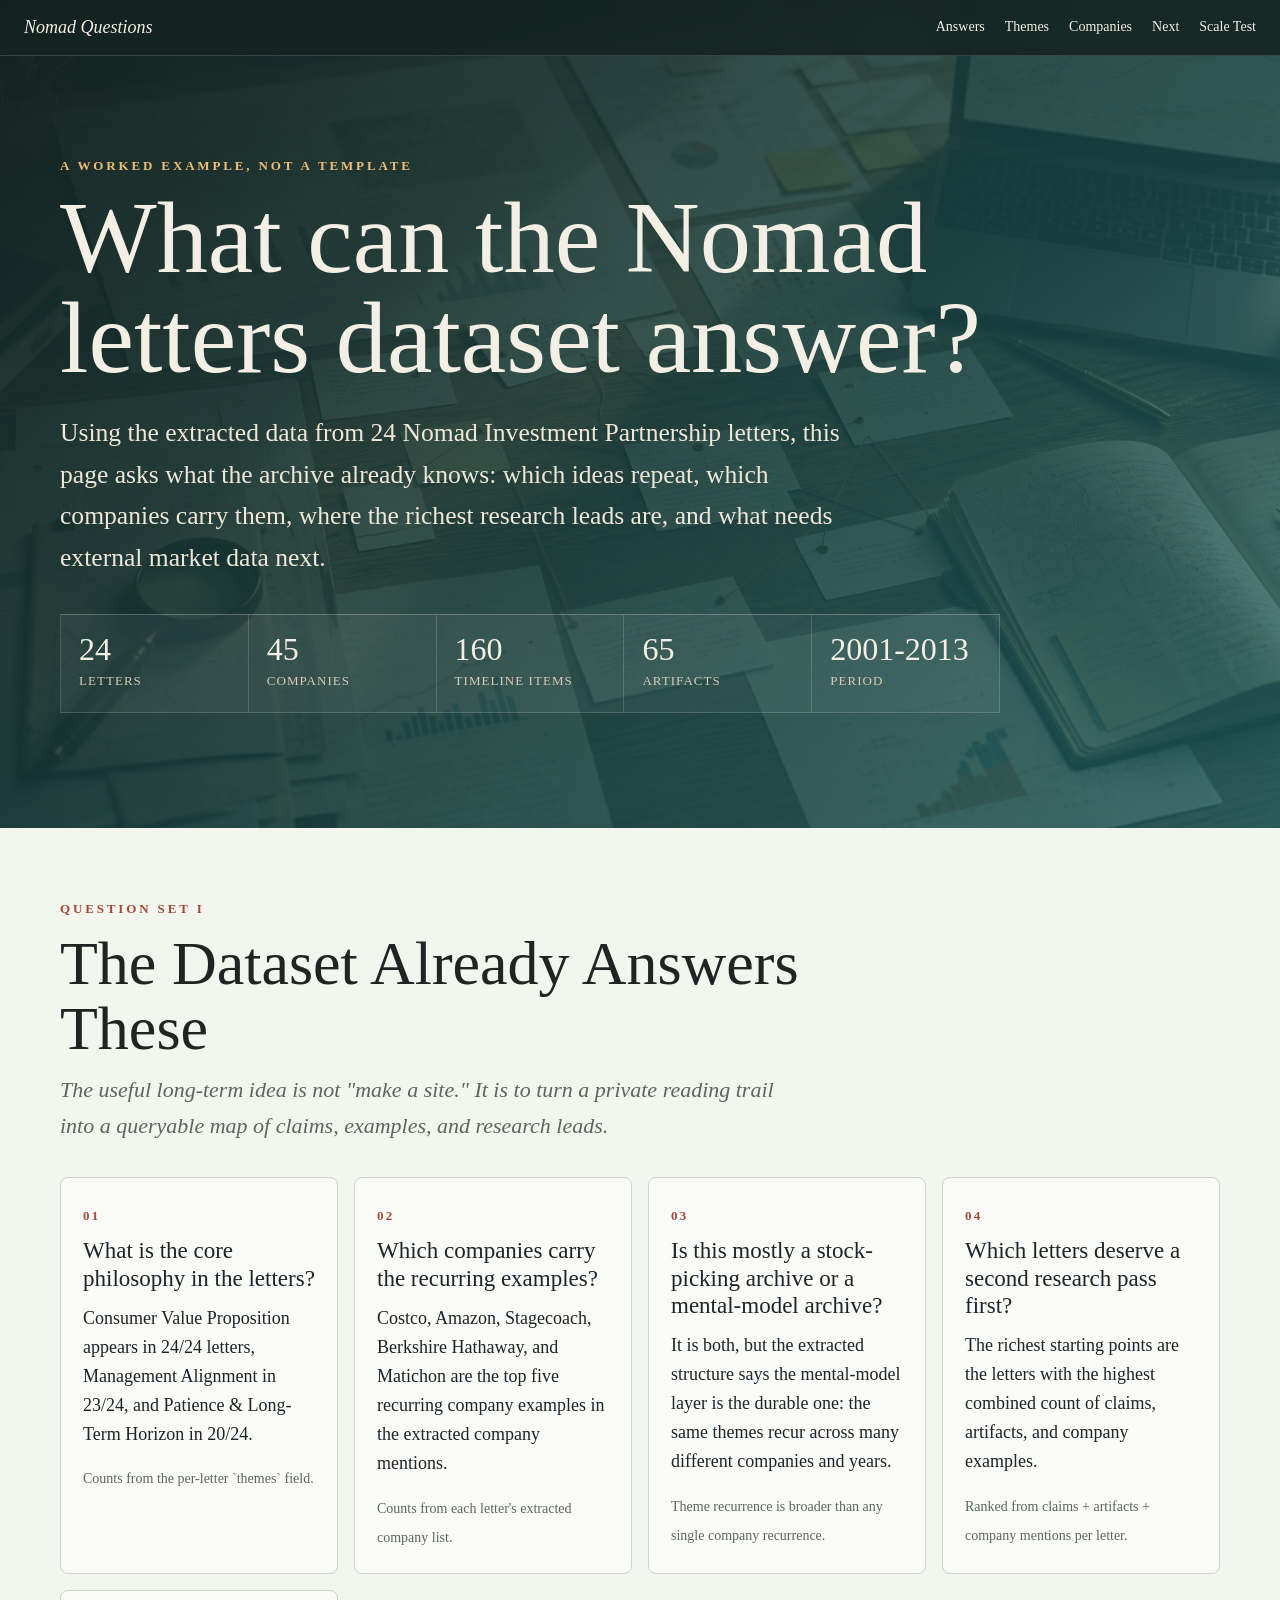
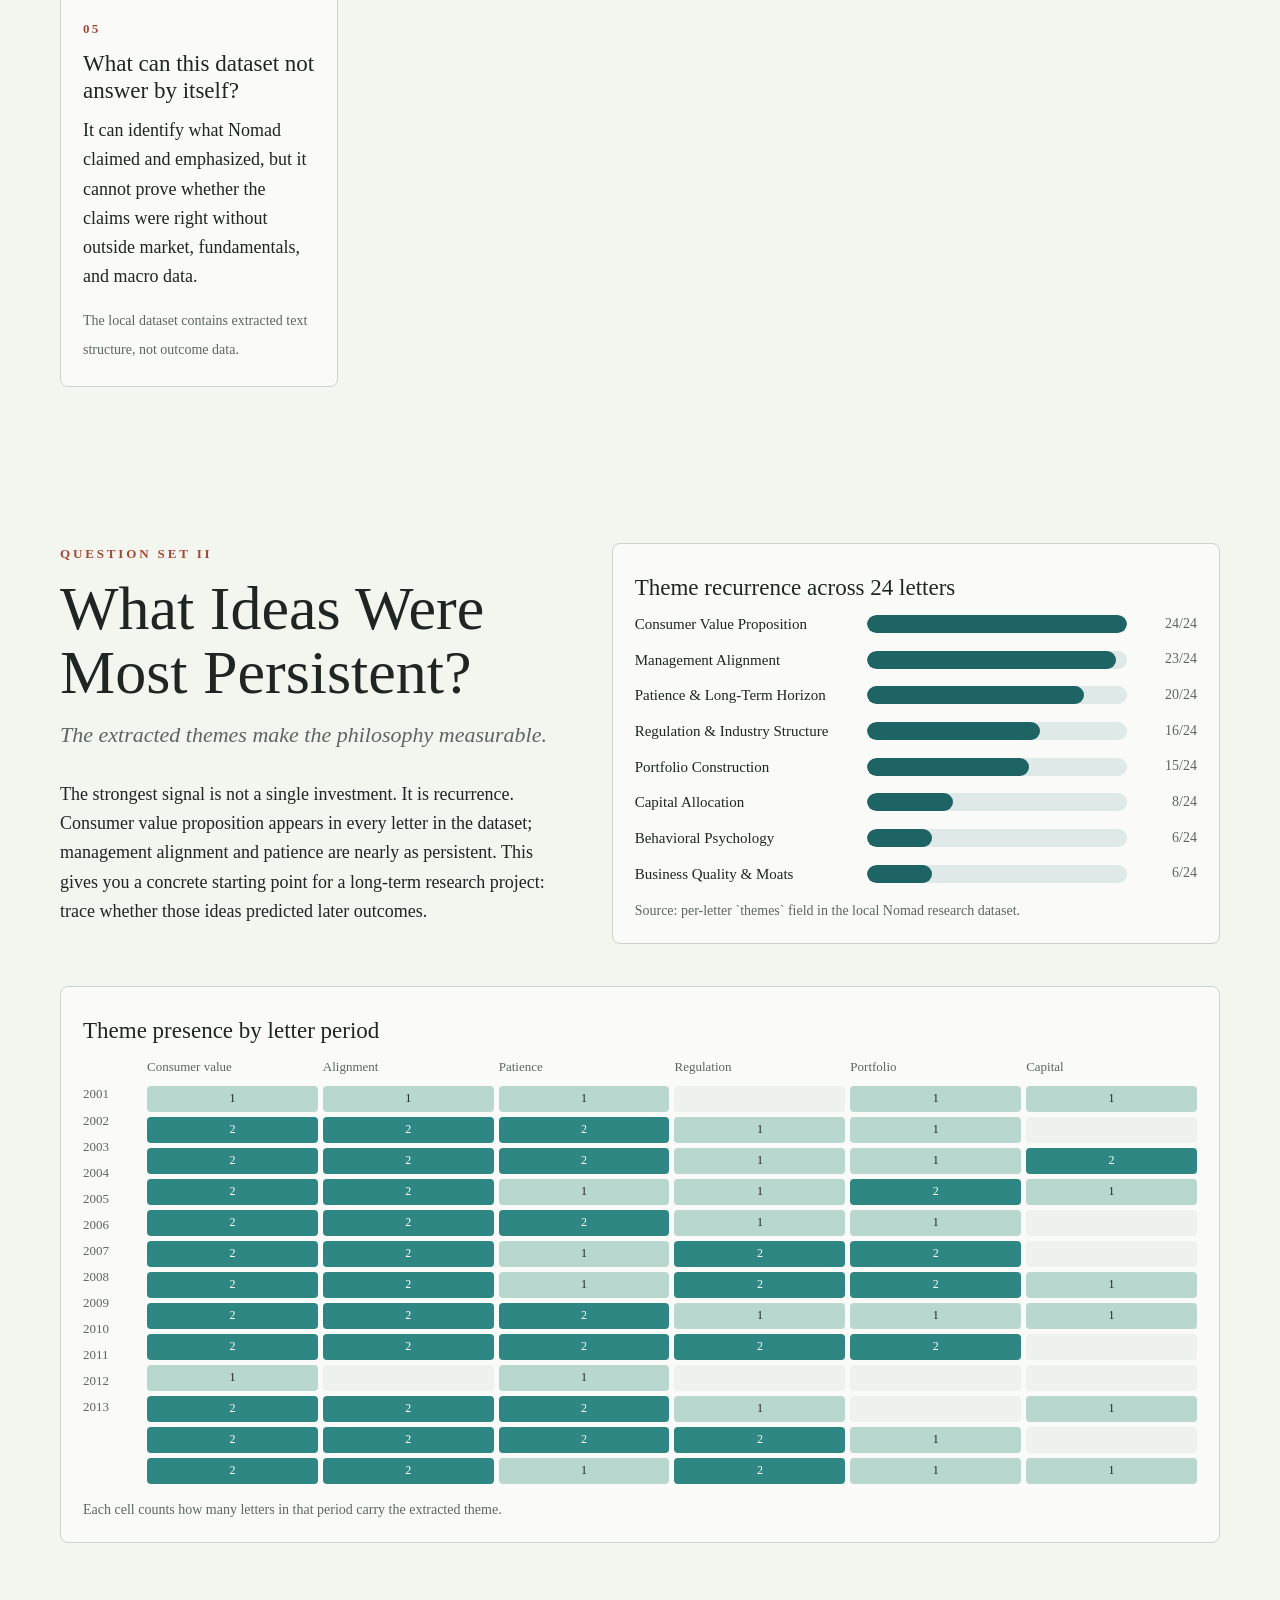
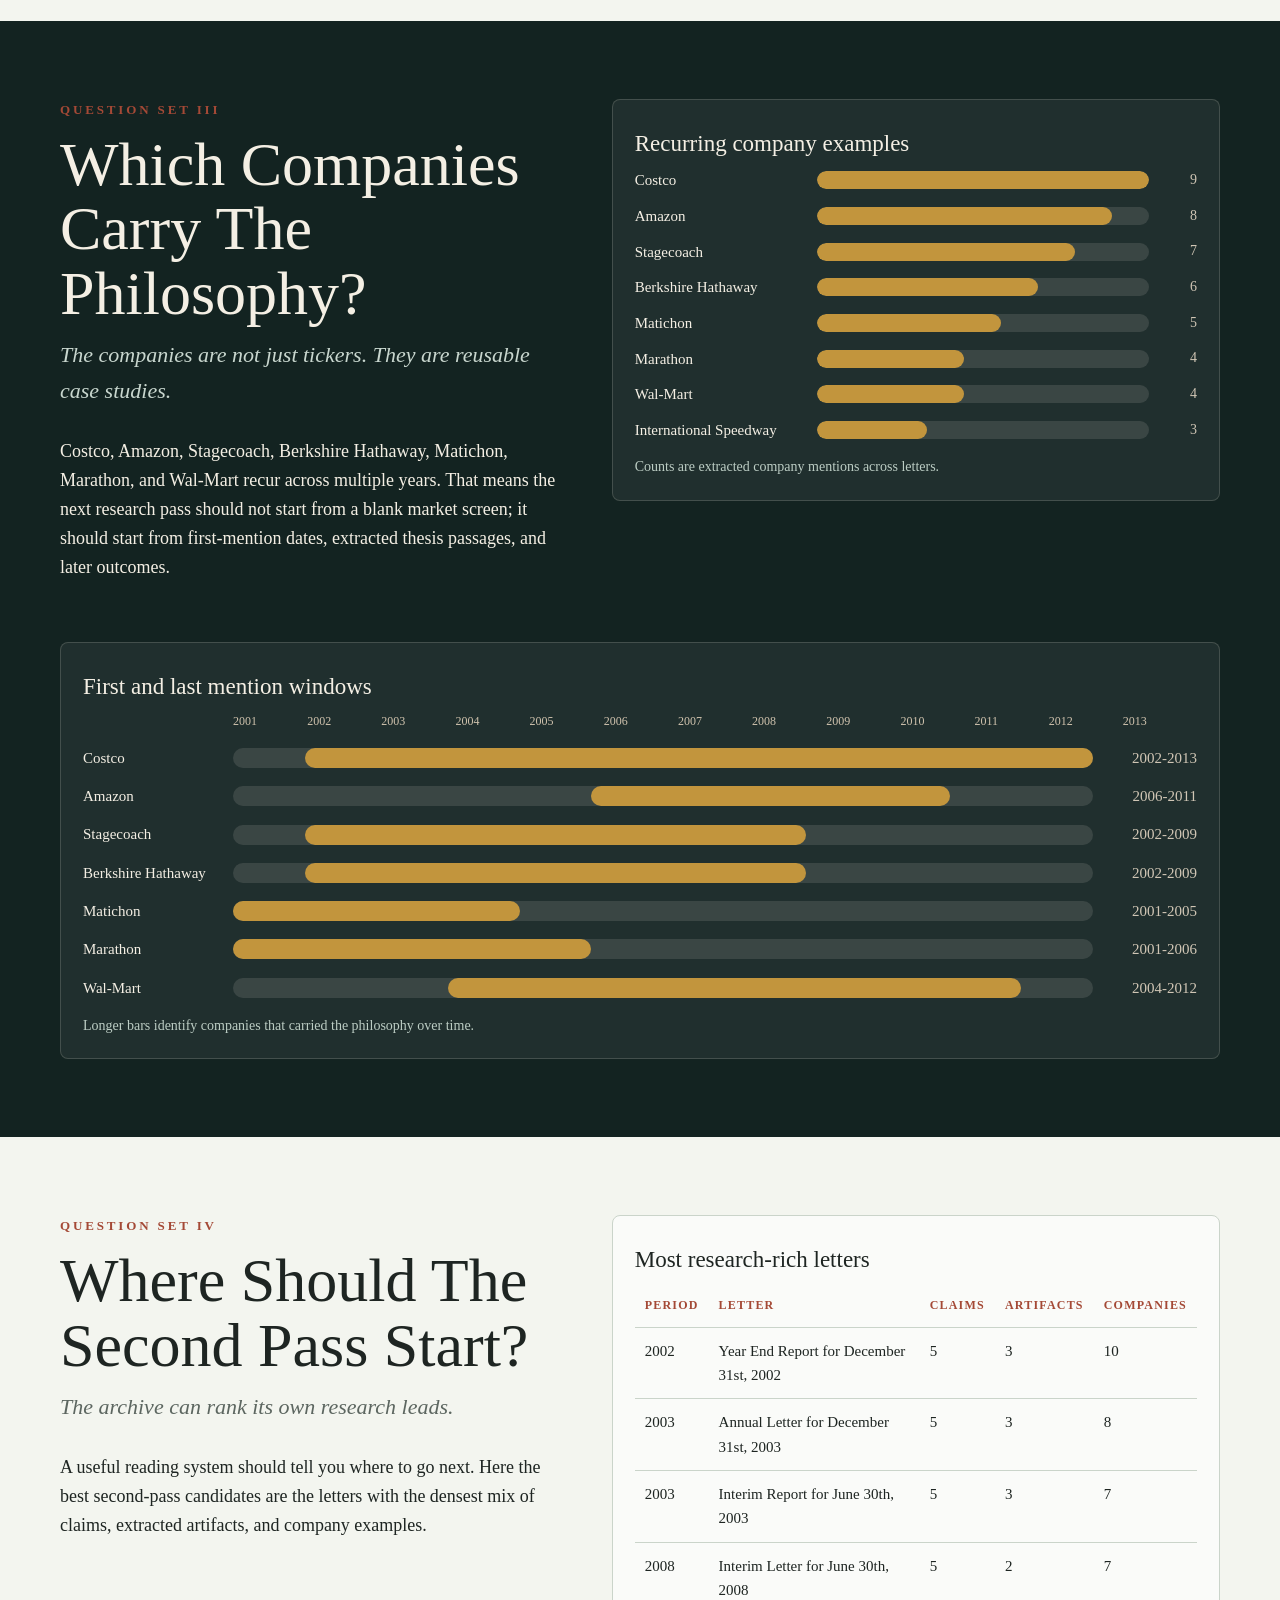
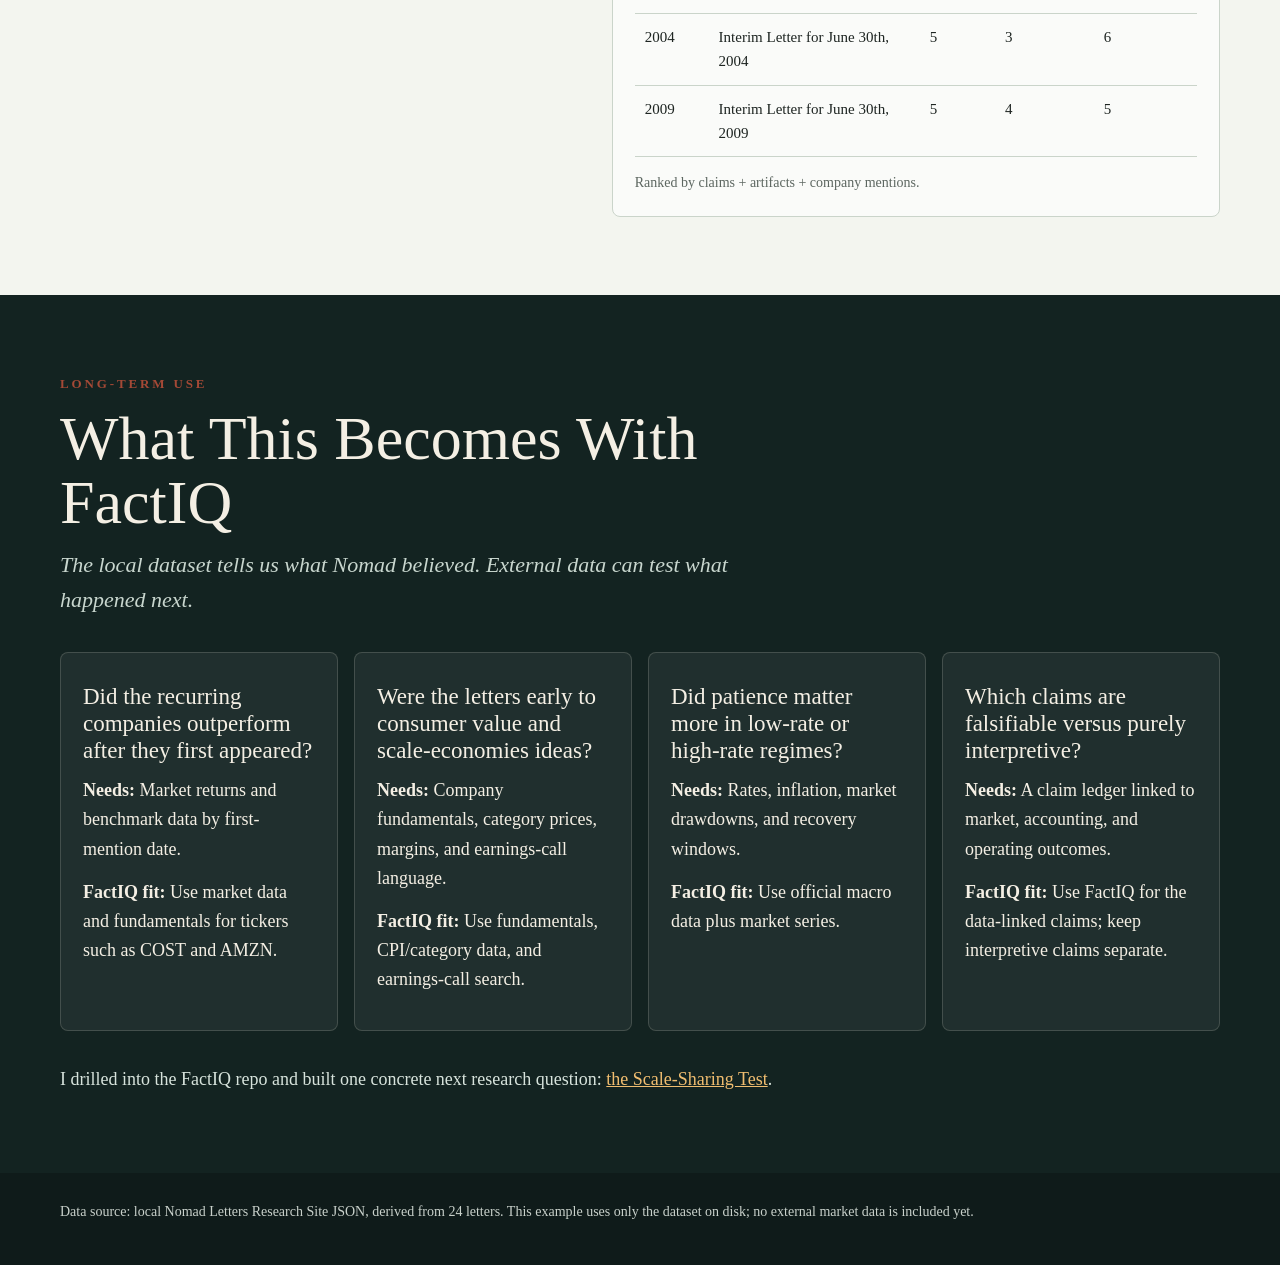
==== commit d5781151: "Add FactIQ scale-sharing research question" ====
--- a/site/index.html
+++ b/site/index.html
@@ -16,6 +16,7 @@
       <a href="#themes">Themes</a>
       <a href="#companies">Companies</a>
       <a href="#next">Next</a>
+      <a href="scale-sharing.html">Scale Test</a>
     </div>
   </nav>
 
@@ -136,6 +137,10 @@
           what happened next.
         </p>
         <div id="external-questions" class="next-grid"></div>
+        <p class="cta-line">
+          I drilled into the FactIQ repo and built one concrete next research question:
+          <a href="scale-sharing.html">the Scale-Sharing Test</a>.
+        </p>
       </div>
     </section>
   </main>
--- a/site/styles.css
+++ b/site/styles.css
@@ -240,6 +240,115 @@
   margin: 0 0 14px;
 }
 
+.cta-line {
+  margin: 34px 0 0;
+  color: #d7e3dc;
+}
+
+.cta-line a,
+.site-footer a {
+  color: #f0bd70;
+}
+
+.rq-hero {
+  min-height: 76vh;
+}
+
+.rq-question {
+  max-width: 940px;
+  margin: 0;
+  padding: 22px;
+  border-left: 4px solid #efbd77;
+  background: rgba(255, 255, 255, 0.08);
+  color: #fff6e8;
+  font-size: clamp(22px, 2.4vw, 34px);
+  line-height: 1.34;
+}
+
+.bullet-list p,
+.basis-list p {
+  margin: 0 0 14px;
+  padding-bottom: 14px;
+  border-bottom: 1px solid var(--line);
+}
+
+.basis-list p {
+  border-color: rgba(244, 239, 228, 0.16);
+}
+
+.company-grid {
+  display: grid;
+  grid-template-columns: repeat(auto-fit, minmax(250px, 1fr));
+  gap: 16px;
+  margin-top: 34px;
+}
+
+.company-card {
+  min-height: 270px;
+  padding: 22px;
+  border: 1px solid rgba(244, 239, 228, 0.16);
+  border-radius: 8px;
+  background: rgba(255, 255, 255, 0.06);
+}
+
+.company-topline {
+  display: flex;
+  justify-content: space-between;
+  gap: 12px;
+  align-items: baseline;
+}
+
+.company-topline h3 {
+  margin: 0;
+  font-size: 26px;
+  font-weight: 500;
+}
+
+.company-topline span,
+.company-meta {
+  color: #f0bd70;
+  font-size: 13px;
+  text-transform: uppercase;
+  letter-spacing: 0.08em;
+}
+
+.query-list {
+  display: grid;
+  gap: 13px;
+}
+
+.query-card {
+  padding: 14px;
+  border: 1px solid rgba(244, 239, 228, 0.13);
+  border-radius: 8px;
+  background: rgba(255, 255, 255, 0.05);
+}
+
+.query-card span {
+  color: #f0bd70;
+  font-size: 12px;
+  text-transform: uppercase;
+  letter-spacing: 0.08em;
+}
+
+.query-card p {
+  margin: 6px 0 8px;
+}
+
+code {
+  display: block;
+  white-space: pre-wrap;
+  overflow-wrap: anywhere;
+  color: #f6ead4;
+  font-family: ui-monospace, SFMono-Regular, Menlo, Consolas, monospace;
+  font-size: 13px;
+}
+
+.output-plan ol {
+  margin: 12px 0 0;
+  padding-left: 22px;
+}
+
 .answer-card small {
   color: var(--muted);
   font-size: 14px;
